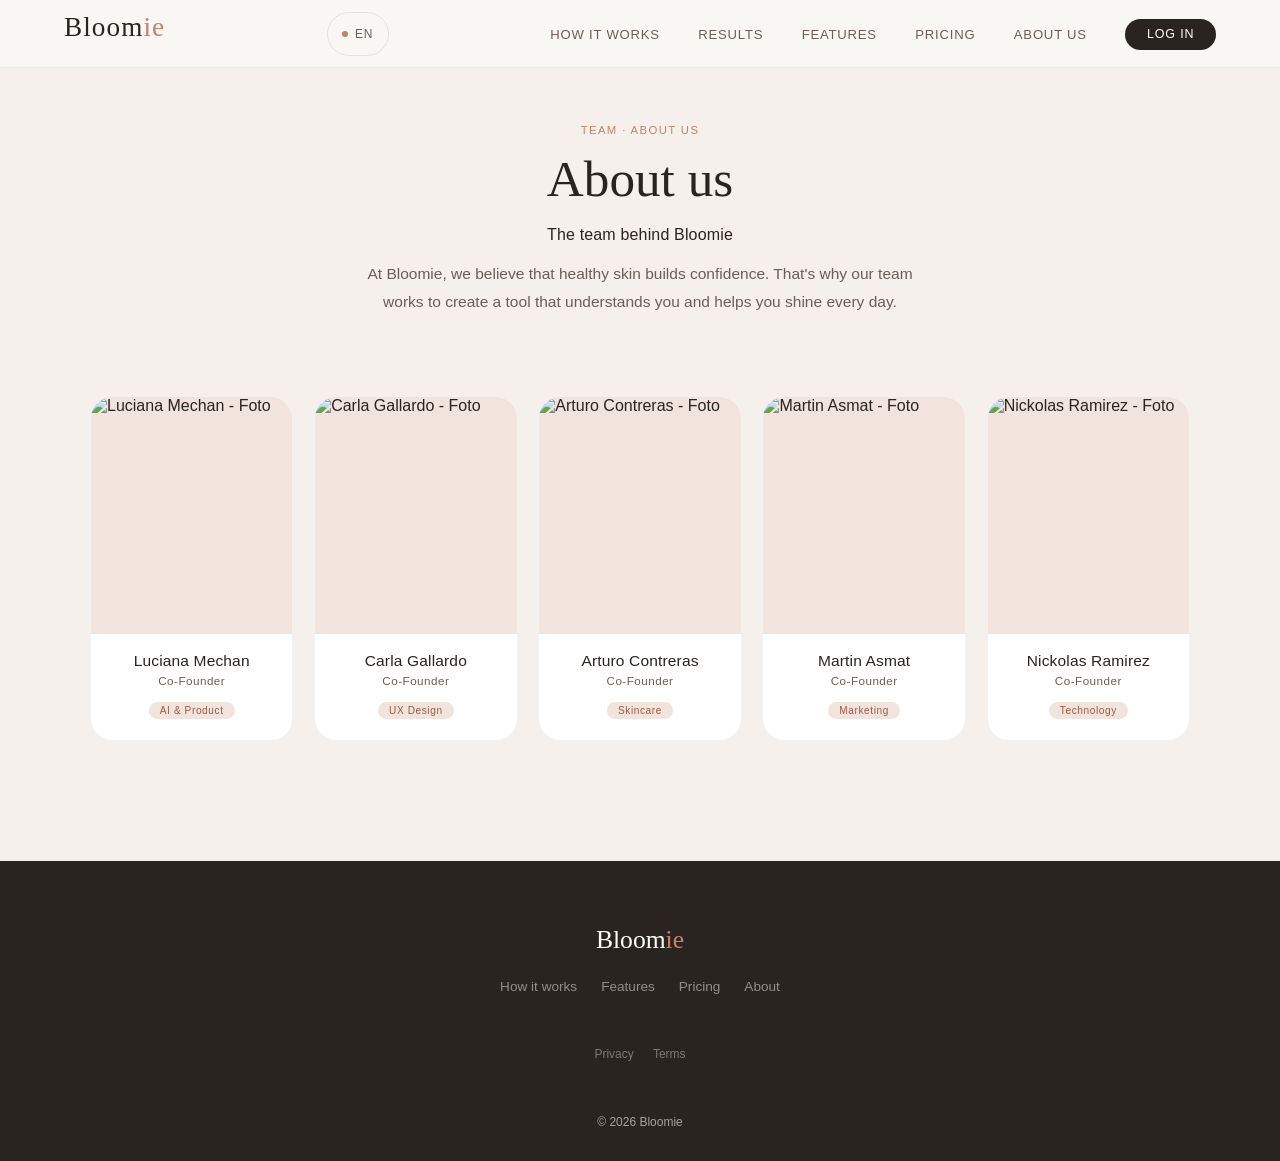
==== about.html @ 62f852fe "feat(call-to-action): update link to webapp." ====
<!DOCTYPE html>
<html lang="en">
<head>
  <meta charset="UTF-8" />
  <meta name="viewport" content="width=device-width, initial-scale=1.0" />
  <title>About us — Bloomie</title>
  <link rel="stylesheet" href="/css/styles.css" />
</head>

<body>

<!-- NAV -->
<nav id="site-nav" class="site-nav">
  <a href="index.html" class="nav-logo">Bloom<span>ie</span></a>
  <button class="nav-toggle" id="nav-toggle" aria-label="Toggle menu" aria-expanded="false"><span></span><span></span><span></span></button>
  <button id="lang-btn" onclick="toggleLanguage()" class="lang-btn">EN</button>
  <ul class="nav-links">
    <li><a href="how-it-works.html" data-i18n="nav.how">How it works</a></li>
    <li><a href="results.html" data-i18n="nav.results">Results</a></li>
    <li><a href="features.html" data-i18n="nav.features">Features</a></li>
    <li><a href="pricing.html" data-i18n="nav.pricing">Pricing</a></li>
    <li><a href="about.html" aria-current="page" data-i18n="nav.about">About us</a></li>
    <li><a href="https://red-bush-0c944670f.7.azurestaticapps.net" class="nav-cta" data-i18n="nav.login">Log in</a></li>
  </ul>
</nav>

<!-- ABOUT -->
<main>
  <section id="about">

    <div class="about-header reveal">
      <span class="section-tag" data-i18n="about.tag">Team · About us</span>
        <!-- Por esto -->
        <h1 class="section-title" data-i18n="about.title">
            About <em>us</em>
        </h1>
      <p class="about-subtitle" data-i18n="about.subtitle">
        The team behind Bloomie
      </p>
      <p class="about-desc" data-i18n="about.desc">
        At Bloomie, we believe that healthy skin builds confidence. That's why our team works to create a tool that understands you and helps you shine every day.
      </p>
    </div>

    <!-- TEAM -->
    <div class="team-grid reveal">

      <article class="team-card">
        <div class="card-photo"><img src="assets/luciana-mechan.png" alt="Luciana Mechan - Foto"></div>
        <div class="card-body">
          <p class="card-name">Luciana Mechan</p>
          <p class="card-role" data-i18n="about.role.cofounder">Co-Founder</p>
          <span class="card-tag">AI & Product</span>
        </div>
      </article>

      <article class="team-card">
        <div class="card-photo"><img src="assets/Carla-Gallardo.png" alt="Carla Gallardo - Foto"></div>
        <div class="card-body">
          <p class="card-name">Carla Gallardo</p>
          <p class="card-role" data-i18n="about.role.cofounder">Co-Founder</p>
          <span class="card-tag">UX Design</span>
        </div>
      </article>

      <article class="team-card">
        <div class="card-photo"><img src="assets/arturo-contreras.PNG" alt="Arturo Contreras - Foto"></div>
        <div class="card-body">
          <p class="card-name">Arturo Contreras</p>
          <p class="card-role" data-i18n="about.role.cofounder">Co-Founder</p>
          <span class="card-tag">Skincare</span>
        </div>
      </article>

      <article class="team-card">
        <div class="card-photo"><img src="assets/martin-asmat.png" alt="Martin Asmat - Foto"></div>
        <div class="card-body">
          <p class="card-name">Martin Asmat</p>
          <p class="card-role" data-i18n="about.role.cofounder">Co-Founder</p>
          <span class="card-tag">Marketing</span>
        </div>
      </article>

      <article class="team-card">
        <div class="card-photo"><img src="assets/nickolas-ramirez.png" alt="Nickolas Ramirez - Foto"></div>
        <div class="card-body">
          <p class="card-name">Nickolas Ramirez</p>
          <p class="card-role" data-i18n="about.role.cofounder">Co-Founder</p>
          <span class="card-tag">Technology</span>
        </div>
      </article>

    </div>

  </section>
</main>

<!-- FOOTER -->
<footer class="site-footer">
  <div class="footer-inner">
    <div class="footer-brand">Bloom<span>ie</span></div>
    <nav class="footer-nav">
      <a href="how-it-works.html" data-i18n="footer.how">How it works</a>
      <a href="features.html" data-i18n="footer.features">Features</a>
      <a href="pricing.html" data-i18n="footer.pricing">Pricing</a>
      <a href="about.html" data-i18n="footer.about">About</a>
    </nav>
    <div class="footer-legal">
      <a href="#" data-i18n="footer.privacy">Privacy</a>
      <a href="#" data-i18n="footer.terms">Terms</a>
    </div>
  </div>
  <p class="footer-copy">© 2026 Bloomie</p>
</footer>

<script src="js/i18n.js"></script>
</body>
</html>
---- css/styles.css ----
/* ============================================================
   BLOOMIE — Global Stylesheet
   Estructura: Variables → Reset → Base → Nav → Footer →
               Hero → How It Works → Results → Features →
               Pricing → About → Utilities → Responsive
   ============================================================ */

/* ── CUSTOM PROPERTIES ─────────────────────────────────────── */
:root {
  --cream: #fdfff8;
  --blush: #f0e4dc;
  --rose: #c4826a;
  --rose-deep: #a05a42;
  --rose-pale: #edd6cc;
  --sage: #8fa98a;
  --sage-pale: #d4e2d0;
  --charcoal: #2a2420;
  --mid: #6b5e58;
  --mist: #f5f0ec;
  --white: #ffffff;
  --gold: #c8a97a;
  --gold-pale: #f0e8d8;
  --border: rgba(42, 36, 32, 0.1);
  --border-light: rgba(42, 36, 32, 0.06);
  --ff-display: "Cormorant Garamond", serif;
  --ff-body: "DM Sans", sans-serif;
}

/* ── RESET ──────────────────────────────────────────────────── */
*,
*::before,
*::after {
  box-sizing: border-box;
  margin: 0;
  padding: 0;
}

/* ── BASE ───────────────────────────────────────────────────── */
html {
  scroll-behavior: smooth;
}

body {
  font-family: var(--ff-body);
  background: var(--cream);
  color: var(--charcoal);
  overflow-x: hidden;
  -webkit-font-smoothing: antialiased;
}

/* ── NAVIGATION ─────────────────────────────────────────────── */
.site-nav {
  position: fixed;
  top: 0;
  left: 0;
  right: 0;
  z-index: 100;
  display: flex;
  align-items: center;
  justify-content: space-between;
  padding: 0 5vw;
  height: 68px;
  background: rgba(250, 248, 244, 0.88);
  backdrop-filter: blur(16px);
  -webkit-backdrop-filter: blur(16px);
  border-bottom: 1px solid var(--border-light);
  transition: box-shadow 0.3s;
}

.site-nav.scrolled {
  box-shadow: 0 2px 24px rgba(42, 36, 32, 0.07);
}

.nav-logo {
  font-family: var(--ff-display);
  font-size: 1.7rem;
  font-weight: 400;
  letter-spacing: 0.04em;
  color: var(--charcoal);
  text-decoration: none;
}

.nav-logo span {
  color: var(--rose);
}

.nav-links {
  display: flex;
  gap: 2.4rem;
  list-style: none;
  align-items: center;
}

.nav-links a {
  font-size: 0.82rem;
  font-weight: 400;
  letter-spacing: 0.06em;
  text-transform: uppercase;
  color: var(--mid);
  text-decoration: none;
  transition: color 0.2s;
  white-space: nowrap;
}

.nav-links a:hover {
  color: var(--rose);
}

.nav-links .nav-cta {
  background: var(--charcoal);
  color: var(--cream);
  padding: 0.52rem 1.35rem;
  border-radius: 50px;
  font-size: 0.78rem;
  letter-spacing: 0.07em;
  transition: background 0.22s;
  white-space: nowrap;
}

.site-nav,
.nav-links,
.nav-links li {
  min-width: 0;
}

@media (max-width: 1024px) {
  .site-nav {
    flex-wrap: wrap;
    gap: 0.75rem;
  }

  .nav-links {
    justify-content: flex-end;
    gap: 1.1rem;
  }
}

.nav-links .nav-cta:hover {
  background: var(--rose);
  color: var(--cream);
}

/* ── LANG BUTTON ─────────────────────────────────────────────── */
.lang-btn {
  display: flex;
  align-items: center;
  gap: 7px;
  padding: 0 14px;
  height: 34px;
  border-radius: 50px;
  border: 1px solid var(--border);
  background: transparent;
  cursor: pointer;
  font-size: 0.75rem;
  font-weight: 500;
  letter-spacing: 0.08em;
  color: var(--mid);
  font-family: var(--ff-body);
  transition: border-color 0.2s, background 0.2s, color 0.2s;
  min-height: unset;
}

.lang-btn::before {
  content: "";
  width: 6px;
  height: 6px;
  border-radius: 50%;
  background: var(--rose);
  flex-shrink: 0;
}

.lang-btn:hover {
  border-color: var(--rose);
  color: var(--rose);
  background: rgba(196, 130, 106, 0.06);
}

/* ── NAVBAR RESPONSIVE ─────────────────────────────────────── */
.nav-toggle {
  display: none;
  width: 28px;
  height: 22px;
  position: relative;
  background: none;
  border: none;
  cursor: pointer;
  padding: 0;
  min-height: unset;
  flex-shrink: 0;
}

/* hamburger lines */
.nav-toggle span {
  position: absolute;
  left: 0;
  width: 100%;
  height: 2px;
  background: var(--charcoal);
  border-radius: 2px;
  transition: transform 0.3s ease, opacity 0.3s ease, top 0.3s ease;
}

.nav-toggle span:nth-child(1) { top: 2px; }
.nav-toggle span:nth-child(2) { top: 10px; }
.nav-toggle span:nth-child(3) { top: 18px; }

/* X animation when open */
.nav-toggle.open span:nth-child(1) {
  top: 10px;
  transform: rotate(45deg);
}
.nav-toggle.open span:nth-child(2) {
  opacity: 0;
  transform: scaleX(0);
}
.nav-toggle.open span:nth-child(3) {
  top: 10px;
  transform: rotate(-45deg);
}

/* ── MOBILE NAV ──────────────────────────────────────────── */
@media (max-width: 768px) {
  .site-nav {
    padding: 0 5vw;
    flex-wrap: nowrap;
  }

  .nav-toggle {
    display: flex;
    flex-direction: column;
    justify-content: center;
    order: 3;
  }

  /* Push lang-btn before toggle */
  .lang-btn {
    order: 2;
    margin-left: auto;
    margin-right: 1rem;
  }

  .nav-logo {
    order: 1;
  }

  .nav-links {
    display: none;
    position: absolute;
    top: 68px;
    left: 0;
    right: 0;
    background: var(--cream);
    width: 100%;
    flex-direction: column;
    align-items: center;
    gap: 1.5rem;
    padding: 2rem 1rem;
    border-bottom: 1px solid var(--border-light);
    box-shadow: 0 8px 24px rgba(42,36,32,0.08);
    z-index: 99;
    animation: none;
  }

  .nav-links.active {
    display: flex;
  }

  .nav-links a {
    font-size: 0.95rem;
    letter-spacing: 0.04em;
  }

  .nav-links .nav-cta {
    margin-top: 0.5rem;
    padding: 0.75rem 2rem;
    font-size: 0.85rem;
  }
}

/* ── FOOTER ─────────────────────────────────────────────────── */
/* FOOTER MINIMAL */
.site-footer {
  background: var(--charcoal);
  color: rgba(250, 248, 244, 0.6);
  padding: 4rem 6vw 2rem;
  text-align: center;
}

/* CONTENEDOR */
.footer-inner {
  display: flex;
  flex-direction: column;
  align-items: center;
  gap: 1.5rem;
}

/* MARCA */
.footer-brand {
  font-family: var(--ff-display);
  font-size: 1.6rem;
  color: var(--cream);
}

.footer-brand span {
  color: var(--rose);
}

/* NAV LINKS */
.footer-nav {
  display: flex;
  gap: 1.5rem;
  flex-wrap: wrap;
  justify-content: center;
}

.footer-nav a {
  text-decoration: none;
  font-size: 0.85rem;
  color: rgba(250, 248, 244, 0.5);
  transition: color 0.2s;
}

.footer-nav a:hover {
  color: var(--rose);
}

/* LEGAL */
.footer-legal {
  display: flex;
  gap: 1.2rem;
}

.footer-legal a {
  font-size: 0.75rem;
  color: rgba(250, 248, 244, 0.4);
  text-decoration: none;
}

.footer-legal a:hover {
  color: var(--cream);
}

/* COPY */
.footer-copy {
  margin-top: 1.5rem;
  font-size: 0.75rem;
}

/* ── SHARED SECTION TOKENS ──────────────────────────────────── */
.section-tag {
  display: inline-block;
  font-size: 0.71rem;
  font-weight: 500;
  letter-spacing: 0.12em;
  text-transform: uppercase;
  color: var(--rose);
  margin-bottom: 0.9rem;
}

.section-title {
  font-family: var(--ff-display);
  font-size: clamp(2.1rem, 4vw, 3.2rem);
  font-weight: 300;
  line-height: 1.14;
  color: var(--charcoal);
  margin-bottom: 1.1rem;
}

.section-title em {
  font-style: italic;
  color: var(--rose);
}

.section-sub {
  font-size: 0.97rem;
  font-weight: 300;
  color: var(--mid);
  line-height: 1.75;
  max-width: 520px;
}

/* ── SHARED BUTTONS ─────────────────────────────────────────── */
.btn-primary {
  display: inline-flex;
  align-items: center;
  gap: 0.45rem;
  background: var(--charcoal);
  color: var(--cream);
  padding: 0.88rem 1.9rem;
  border-radius: 50px;
  font-size: 0.87rem;
  font-weight: 500;
  letter-spacing: 0.03em;
  text-decoration: none;
  border: none;
  cursor: pointer;
  transition:
    background 0.24s,
    transform 0.24s,
    box-shadow 0.24s;
}

.btn-primary:hover {
  background: var(--rose);
  transform: translateY(-2px);
  box-shadow: 0 8px 24px rgba(196, 130, 106, 0.35);
}

.btn-ghost {
  display: inline-flex;
  align-items: center;
  gap: 0.45rem;
  background: transparent;
  color: var(--charcoal);
  padding: 0.88rem 1.9rem;
  border-radius: 50px;
  font-size: 0.87rem;
  font-weight: 400;
  text-decoration: none;
  border: 1px solid var(--border);
  cursor: pointer;
  transition:
    border-color 0.24s,
    color 0.24s,
    transform 0.24s;
}

.btn-ghost:hover {
  border-color: var(--rose);
  color: var(--rose);
  transform: translateY(-2px);
}

/* ── REVEAL ANIMATION ───────────────────────────────────────── */
.reveal {
  opacity: 0;
  transform: translateY(28px);
  transition:
    opacity 0.65s ease,
    transform 0.65s ease;
}

.reveal.visible {
  opacity: 1;
  transform: none;
}

/* ═══════════════════════════════════════════════════════════════
   PAGE: index.html — HERO
   ══════════════════════════════════════════════════════════════ */

#hero {
  min-height: 100vh;
  display: grid;
  grid-template-columns: 1fr 1fr;
  align-items: center;
  padding: 0 6vw;
  padding-top: 68px;
  gap: 4rem;
  overflow: hidden;
}

.hero-copy {
  position: relative;
  z-index: 2;
}

.hero-eyebrow {
  display: inline-flex;
  align-items: center;
  gap: 0.5rem;
  background: var(--white);
  border: 1px solid var(--border);
  border-radius: 50px;
  padding: 0.38rem 1rem;
  font-size: 0.71rem;
  font-weight: 500;
  letter-spacing: 0.1em;
  text-transform: uppercase;
  color: var(--rose-deep);
  margin-bottom: 2rem;
  animation: fade-up 0.7s ease both;
}

.hero-eyebrow::before {
  content: "";
  width: 6px;
  height: 6px;
  border-radius: 50%;
  background: var(--rose);
  animation: pulse 2s ease-in-out infinite;
  flex-shrink: 0;
}

.hero-h1 {
  font-family: var(--ff-display);
  font-size: clamp(2.8rem, 5vw, 4.6rem);
  font-weight: 300;
  line-height: 1.07;
  letter-spacing: -0.01em;
  color: var(--charcoal);
  margin-bottom: 1.5rem;
  animation: fade-up 0.7s 0.1s ease both;
}

.hero-h1 em {
  font-style: italic;
  color: var(--rose);
}

.hero-sub {
  font-size: 1rem;
  font-weight: 300;
  line-height: 1.75;
  color: var(--mid);
  max-width: 460px;
  margin-bottom: 2.4rem;
  animation: fade-up 0.7s 0.2s ease both;
}

.hero-actions {
  display: flex;
  gap: 0.9rem;
  flex-wrap: wrap;
  animation: fade-up 0.7s 0.3s ease both;
}

.hero-trust {
  display: flex;
  gap: 2rem;
  margin-top: 3rem;
  flex-wrap: wrap;
  animation: fade-up 0.7s 0.42s ease both;
}

.trust-item {
  display: flex;
  flex-direction: column;
}

.trust-num {
  font-family: var(--ff-display);
  font-size: 1.9rem;
  font-weight: 300;
  color: var(--charcoal);
  line-height: 1;
}

.trust-label {
  font-size: 0.71rem;
  color: var(--mid);
  margin-top: 0.2rem;
  letter-spacing: 0.04em;
}

/* Scan visual */
.hero-visual {
  position: relative;
  display: flex;
  align-items: center;
  justify-content: center;
  animation: fade-up 0.9s 0.45s ease both;
}

.scan-scene {
  position: relative;
  width: min(420px, 42vw);
  aspect-ratio: 0.75;
}

.scan-beam {
  position: absolute;
  left: 8%;
  right: 8%;
  height: 2px;
  background: linear-gradient(
    90deg,
    transparent 0%,
    var(--rose) 20%,
    rgba(196, 130, 106, 0.9) 50%,
    var(--rose) 80%,
    transparent 100%
  );
  box-shadow: 0 0 18px 4px rgba(196, 130, 106, 0.35);
  animation: beam-sweep 3s ease-in-out infinite;
  z-index: 10;
}

.scan-grid {
  position: absolute;
  inset: 6%;
  z-index: 9;
  pointer-events: none;
  background-image:
    linear-gradient(rgba(196, 130, 106, 0.07) 1px, transparent 1px),
    linear-gradient(90deg, rgba(196, 130, 106, 0.07) 1px, transparent 1px);
  background-size: 28px 28px;
  border-radius: 18px;
  animation: grid-fade 3s ease-in-out infinite;
}

.corner {
  position: absolute;
  width: 22px;
  height: 22px;
  z-index: 11;
  border-color: var(--rose);
  border-style: solid;
  opacity: 0.8;
}

.corner-tl {
  top: 8%;
  left: 8%;
  border-width: 2px 0 0 2px;
  border-radius: 4px 0 0 0;
}
.corner-tr {
  top: 8%;
  right: 8%;
  border-width: 2px 2px 0 0;
  border-radius: 0 4px 0 0;
}
.corner-bl {
  bottom: 8%;
  left: 8%;
  border-width: 0 0 2px 2px;
  border-radius: 0 0 0 4px;
}
.corner-br {
  bottom: 8%;
  right: 8%;
  border-width: 0 2px 2px 0;
  border-radius: 0 0 4px 0;
}

.atag {
  position: absolute;
  z-index: 12;
  background: var(--white);
  border: 1px solid var(--border-light);
  border-radius: 12px;
  padding: 0.45rem 0.8rem;
  box-shadow: 0 6px 24px rgba(42, 36, 32, 0.1);
  font-size: 0.73rem;
  font-weight: 500;
  color: var(--charcoal);
  display: flex;
  align-items: center;
  gap: 0.4rem;
  white-space: nowrap;
  animation: float-bob 3s ease-in-out infinite;
}

.atag-dot {
  width: 7px;
  height: 7px;
  border-radius: 50%;
  flex-shrink: 0;
}

.atag-val {
  font-family: var(--ff-display);
  font-size: 1.05rem;
  font-weight: 400;
  color: var(--rose);
}

.atag-hydra {
  top: 18%;
  right: -12%;
  animation-delay: 0s;
}
.atag-acne {
  top: 42%;
  left: -14%;
  animation-delay: -1s;
}
.atag-tex {
  bottom: 22%;
  right: -10%;
  animation-delay: -2s;
}

.score-ring {
  position: absolute;
  bottom: 5%;
  left: 50%;
  transform: translateX(-50%);
  z-index: 12;
  background: var(--charcoal);
  border-radius: 16px;
  padding: 0.7rem 1.2rem;
  display: flex;
  align-items: center;
  gap: 0.8rem;
}

.ring-label {
  font-size: 0.62rem;
  text-transform: uppercase;
  letter-spacing: 0.1em;
  color: rgba(250, 248, 244, 0.45);
}

.ring-val {
  font-family: var(--ff-display);
  font-size: 1.8rem;
  font-weight: 300;
  color: var(--cream);
  line-height: 1;
}

.ring-sub {
  font-size: 0.62rem;
  color: rgba(250, 248, 244, 0.45);
}

/* ═══════════════════════════════════════════════════════════════
   PAGE: how-it-works.html
   ══════════════════════════════════════════════════════════════ */

#how {
  padding: 7.5rem 6vw;
  background: var(--mist);
}

.how-header {
  text-align: center;
  max-width: 580px;
  margin: 0 auto 5rem;
}

.how-header .section-sub {
  margin: 0 auto;
}

.steps-container,
.steps-row2 {
  display: grid;
  grid-template-columns: repeat(3, 1fr);
  gap: 0;
  position: relative;
}

.steps-row2 {
  margin-top: 2.5rem;
}

.steps-connector {
  position: absolute;
  top: 44px;
  left: calc(16.66% + 20px);
  right: calc(16.66% + 20px);
  height: 1px;
  background: var(--rose-pale);
  z-index: 0;
}

.steps-connector::before,
.steps-connector::after {
  content: "";
  position: absolute;
  top: -3px;
  width: 7px;
  height: 7px;
  border-radius: 50%;
  background: var(--rose-pale);
}

.steps-connector::before {
  left: 0;
}
.steps-connector::after {
  right: 0;
}

.step {
  display: flex;
  flex-direction: column;
  align-items: center;
  text-align: center;
  padding: 0 1.5rem;
  position: relative;
  z-index: 1;
}

.step-num {
  width: 88px;
  height: 88px;
  border-radius: 50%;
  display: flex;
  align-items: center;
  justify-content: center;
  font-family: var(--ff-display);
  font-size: 2rem;
  font-weight: 300;
  color: var(--rose);
  border: 1px solid var(--rose-pale);
  background: var(--cream);
  margin-bottom: 1.5rem;
  flex-shrink: 0;
  transition:
    background 0.3s,
    border-color 0.3s;
}

.step:hover .step-num {
  background: var(--blush);
  border-color: var(--rose);
}

.step-icon {
  font-size: 1.5rem;
  display: block;
  margin-bottom: 0.5rem;
}

.step-title {
  font-size: 1.02rem;
  font-weight: 500;
  margin-bottom: 0.6rem;
}

.step-desc {
  font-size: 0.85rem;
  color: var(--mid);
  line-height: 1.7;
}

.step-badge {
  display: inline-block;
  margin-top: 0.9rem;
  font-size: 0.64rem;
  background: var(--gold-pale);
  color: var(--rose-deep);
  padding: 0.22rem 0.65rem;
  border-radius: 50px;
  font-weight: 500;
  letter-spacing: 0.06em;
}

/* ═══════════════════════════════════════════════════════════════
   PAGE: results.html
   ══════════════════════════════════════════════════════════════ */

#results {
  padding: 7.5rem 6vw;
  background: var(--cream);
}

.results-layout {
  display: grid;
  grid-template-columns: 1fr 1.15fr;
  gap: 5rem;
  align-items: start;
}

.results-stats {
  display: grid;
  grid-template-columns: 1fr 1fr;
  gap: 1.2rem;
  margin-top: 2.5rem;
}

.stat-card {
  background: var(--white);
  border: 1px solid var(--border-light);
  border-radius: 20px;
  padding: 1.6rem 1.4rem;
  transition:
    transform 0.28s,
    box-shadow 0.28s;
}

.stat-card:hover {
  transform: translateY(-4px);
  box-shadow: 0 14px 36px rgba(42, 36, 32, 0.08);
}

.stat-icon {
  font-size: 1.3rem;
  margin-bottom: 0.7rem;
}

.stat-val {
  font-family: var(--ff-display);
  font-size: 2.4rem;
  font-weight: 300;
  color: var(--charcoal);
  line-height: 1;
}

.stat-desc {
  font-size: 0.79rem;
  color: var(--mid);
  margin-top: 0.35rem;
  line-height: 1.5;
}

.testimonials-col {
  display: flex;
  flex-direction: column;
  gap: 1.1rem;
}

.tcard {
  background: var(--white);
  border: 1px solid var(--border-light);
  border-radius: 20px;
  padding: 1.7rem;
  transition: transform 0.28s;
}

.tcard:hover {
  transform: translateX(4px);
}

.stars {
  color: var(--gold);
  font-size: 0.78rem;
  margin-bottom: 0.75rem;
}

.tcard-text {
  font-family: var(--ff-display);
  font-size: 1.02rem;
  font-style: italic;
  line-height: 1.65;
  color: var(--charcoal);
  margin-bottom: 1.1rem;
}

.tcard-author {
  display: flex;
  align-items: center;
  gap: 0.75rem;
}

.tcard-avatar {
  width: 34px;
  height: 34px;
  border-radius: 50%;
  background: var(--blush);
  display: flex;
  align-items: center;
  justify-content: center;
  font-size: 0.76rem;
  font-weight: 500;
  color: var(--rose-deep);
  flex-shrink: 0;
}

.tcard-name {
  font-size: 0.81rem;
  font-weight: 500;
}

.tcard-role {
  font-size: 0.71rem;
  color: var(--mid);
}

/* ═══════════════════════════════════════════════════════════════
   PAGE: features.html
   ══════════════════════════════════════════════════════════════ */

#features {
  padding: 7.5rem 6vw;
  background: var(--mist);
}

.features-header {
  max-width: 560px;
  margin-bottom: 3.5rem;
}

.features-grid {
  display: grid;
  grid-template-columns: repeat(3, 1fr);
  gap: 1.3rem;
}

.feat-card {
  background: var(--white);
  border: 1px solid var(--border-light);
  border-radius: 22px;
  padding: 1.8rem;
  transition:
    transform 0.28s,
    box-shadow 0.28s;
  position: relative;
  overflow: hidden;
}

.feat-card::after {
  content: "";
  position: absolute;
  bottom: 0;
  left: 0;
  right: 0;
  height: 3px;
  background: linear-gradient(90deg, var(--rose-pale), var(--sage-pale));
  opacity: 0;
  transition: opacity 0.3s;
}

.feat-card:hover::after {
  opacity: 1;
}

.feat-card:hover {
  transform: translateY(-5px);
  box-shadow: 0 18px 44px rgba(42, 36, 32, 0.08);
}

.feat-icon {
  font-size: 1.7rem;
  margin-bottom: 0.9rem;
}

.feat-title {
  font-size: 0.97rem;
  font-weight: 500;
  margin-bottom: 0.45rem;
}

.feat-desc {
  font-size: 0.83rem;
  color: var(--mid);
  line-height: 1.65;
}

.feat-tag {
  display: inline-block;
  margin-top: 0.75rem;
  font-size: 0.63rem;
  background: var(--blush);
  color: var(--rose-deep);
  padding: 0.2rem 0.65rem;
  border-radius: 50px;
  font-weight: 500;
  letter-spacing: 0.06em;
}

/* ═══════════════════════════════════════════════════════════════
   PAGE: pricing.html
   ══════════════════════════════════════════════════════════════ */

#pricing {
  padding: 7.5rem 6vw;
  background: var(--cream);
}

.pricing-header {
  text-align: center;
  max-width: 540px;
  margin: 0 auto 1rem;
}

.pricing-toggle {
  display: flex;
  align-items: center;
  gap: 0.9rem;
  justify-content: center;
  margin: 2rem 0 3rem;
}

.toggle-label {
  font-size: 0.83rem;
  color: var(--mid);
}

.toggle-btn {
min-height: unset;
  width: 48px;
  height: 26px;
  border-radius: 50px;
  background: var(--charcoal);
  border: none;
  cursor: pointer;
  position: relative;
  transition: background 0.28s;

  flex-shrink: 0;
  display: inline-block; /* 🔥 importante */
}

.toggle-knob {
  position: absolute;
  top: 3px;
  left: 3px;
  width: 20px;
  height: 20px;
  border-radius: 50%;
  background: var(--cream);
  transition: transform 0.28s;
}

.toggle-btn.active .toggle-knob {
  transform: translateX(21px);
}

.save-badge {
  background: var(--sage-pale);
  color: #3d6e39;
  font-size: 0.68rem;
  padding: 0.18rem 0.55rem;
  border-radius: 50px;
  font-weight: 500;
}

.plans-grid {
  display: grid;
  grid-template-columns: repeat(3, 1fr);
  gap: 1.4rem;
}

.plan-card {
  border-radius: 26px;
  padding: 2.1rem;
  border: 1px solid var(--border-light);
  background: var(--white);
  position: relative;
  transition:
    transform 0.28s,
    box-shadow 0.28s;
}

.plan-card:hover {
  transform: translateY(-4px);
  box-shadow: 0 18px 44px rgba(42, 36, 32, 0.08);
}

.plan-card.featured {
  background: var(--charcoal);
  color: var(--cream);
  border-color: transparent;
  box-shadow: 0 22px 56px rgba(42, 36, 32, 0.2);
}

.plan-badge {
  position: absolute;
  top: -11px;
  left: 50%;
  transform: translateX(-50%);
  background: var(--rose);
  color: var(--white);
  font-size: 0.63rem;
  font-weight: 500;
  letter-spacing: 0.07em;
  text-transform: uppercase;
  padding: 0.28rem 0.95rem;
  border-radius: 50px;
}

.plan-name {
  font-size: 0.76rem;
  text-transform: uppercase;
  letter-spacing: 0.1em;
  color: var(--mid);
  margin-bottom: 0.45rem;
}

.plan-card.featured .plan-name {
  color: rgba(250, 248, 244, 0.45);
}

.plan-price {
  font-family: var(--ff-display);
  font-size: 2.9rem;
  font-weight: 300;
  line-height: 1;
  margin-bottom: 0.25rem;
}

.plan-period {
  font-size: 0.76rem;
  color: var(--mid);
  margin-bottom: 1.4rem;
}

.plan-card.featured .plan-period {
  color: rgba(250, 248, 244, 0.45);
}

.plan-divider {
  height: 1px;
  background: var(--border-light);
  margin-bottom: 1.4rem;
}

.plan-card.featured .plan-divider {
  background: rgba(255, 255, 255, 0.1);
}

.plan-features {
  list-style: none;
  display: flex;
  flex-direction: column;
  gap: 0.7rem;
  margin-bottom: 1.8rem;
}

.plan-features li {
  font-size: 0.83rem;
  display: flex;
  align-items: center;
  gap: 0.55rem;
  color: var(--mid);
}

.plan-card.featured .plan-features li {
  color: rgba(250, 248, 244, 0.72);
}

.plan-features li::before {
  content: "✓";
  color: var(--sage);
  font-weight: 500;
  flex-shrink: 0;
}

.plan-features li.off::before {
  content: "–";
  color: rgba(42, 36, 32, 0.18);
}

.plan-card.featured .plan-features li.off::before {
  color: rgba(250, 248, 244, 0.2);
}

.btn-plan {
  width: 100%;
  padding: 0.82rem;
  border-radius: 50px;
  font-size: 0.83rem;
  font-weight: 500;
  cursor: pointer;
  border: 1px solid var(--border);
  background: var(--cream);
  color: var(--charcoal);
  transition:
    border-color 0.24s,
    color 0.24s,
    transform 0.24s;
}

.btn-plan:hover {
  border-color: var(--rose);
  color: var(--rose);
}

.btn-plan.feat {
  background: var(--rose);
  border-color: var(--rose);
  color: var(--white);
}

.btn-plan.feat:hover {
  background: var(--rose-deep);
  border-color: var(--rose-deep);
  transform: translateY(-1px);
}

.pricing-note {
  text-align: center;
  margin-top: 1.4rem;
  font-size: 0.78rem;
  color: var(--mid);
}

/* ═══════════════════════════════════════════════════════════════
   PAGE: about.html
   ══════════════════════════════════════════════════════════════ */

#about {
  padding: 7.5rem 6vw;
  background: var(--mist);
}

.about-header {
  text-align: center;
  max-width: 640px;
  margin: 0 auto 5rem;
}

.about-subtitle {
  font-size: 1rem;
  font-weight: 500;
  color: var(--charcoal);
  margin-bottom: 1rem;
  letter-spacing: 0.01em;
}

.about-desc {
  font-size: 0.97rem;
  font-weight: 300;
  color: var(--mid);
  line-height: 1.8;
  max-width: 560px;
  margin: 0 auto;
}

.team-grid {
  display: grid;
  grid-template-columns: repeat(5, 1fr);
  gap: 1.3rem;
  max-width: 1100px;
  margin: 0 auto;
}

.team-card {
  background: var(--white);
  border: 1px solid var(--border-light);
  border-radius: 22px;
  overflow: hidden;
  transition:
    transform 0.28s,
    box-shadow 0.28s;
  position: relative;
}

.team-card::after {
  content: "";
  position: absolute;
  bottom: 0;
  left: 0;
  right: 0;
  height: 3px;
  background: linear-gradient(90deg, var(--rose-pale), var(--sage-pale));
  opacity: 0;
  transition: opacity 0.3s;
}

.team-card:hover::after {
  opacity: 1;
}

.team-card:hover {
  transform: translateY(-6px);
  box-shadow: 0 18px 44px rgba(42, 36, 32, 0.09);
}

.card-photo {
  width: 100%;
  aspect-ratio: 0.85;
  overflow: hidden;
  background: var(--blush);
  position: relative;
}

.card-photo img {
  width: 100%;
  height: 100%;
  object-fit: cover;
  object-position: center top;
  display: block;
  transition: transform 0.4s ease;
}

.team-card:hover .card-photo img {
  transform: scale(1.04);
}

.card-photo-placeholder {
  width: 100%;
  height: 100%;
  display: flex;
  flex-direction: column;
  align-items: center;
  justify-content: center;
  gap: 0.6rem;
  background: var(--blush);
}

.placeholder-icon {
  width: 52px;
  height: 52px;
  border-radius: 50%;
  background: var(--rose-pale);
  display: flex;
  align-items: center;
  justify-content: center;
}

.placeholder-icon svg {
  width: 28px;
  height: 28px;
  opacity: 0.55;
}

.placeholder-label {
  font-size: 0.68rem;
  color: var(--mid);
  letter-spacing: 0.06em;
  text-transform: uppercase;
  opacity: 0.6;
}

.card-body {
  padding: 1.15rem 1rem 1.3rem;
  text-align: center;
}

.card-name {
  font-size: 0.97rem;
  font-weight: 500;
  color: var(--charcoal);
  margin-bottom: 0.25rem;
  letter-spacing: 0.01em;
}

.card-role {
  font-size: 0.73rem;
  font-weight: 400;
  color: var(--mid);
  letter-spacing: 0.04em;
  margin-bottom: 0.8rem;
}

.card-tag {
  display: inline-block;
  font-size: 0.63rem;
  background: var(--blush);
  color: var(--rose-deep);
  padding: 0.2rem 0.7rem;
  border-radius: 50px;
  font-weight: 500;
  letter-spacing: 0.06em;
}

/* ═══════════════════════════════════════════════════════════════
   KEYFRAMES
   ══════════════════════════════════════════════════════════════ */

@keyframes fade-up {
  from {
    opacity: 0;
    transform: translateY(24px);
  }
  to {
    opacity: 1;
    transform: translateY(0);
  }
}

@keyframes pulse {
  0%,
  100% {
    opacity: 1;
    transform: scale(1);
  }
  50% {
    opacity: 0.4;
    transform: scale(1.6);
  }
}

@keyframes beam-sweep {
  0% {
    top: 12%;
    opacity: 0;
  }
  8% {
    opacity: 1;
  }
  92% {
    opacity: 1;
  }
  100% {
    top: 88%;
    opacity: 0;
  }
}

@keyframes grid-fade {
  0%,
  100% {
    opacity: 0.4;
  }
  50% {
    opacity: 1;
  }
}

@keyframes float-bob {
  0%,
  100% {
    transform: translateY(0);
  }
  50% {
    transform: translateY(-6px);
  }
}

/* ═══════════════════════════════════════════════════════════════
   RESPONSIVE
   ══════════════════════════════════════════════════════════════ */

@media (max-width: 960px) {
  #hero {
    grid-template-columns: 1fr;
    padding-top: 100px;
    text-align: center;
    gap: 2.5rem;
  }

  .hero-copy {
    display: flex;
    flex-direction: column;
    align-items: center;
  }

  .hero-sub {
    text-align: center;
  }

  .scan-scene {
    width: min(320px, 70vw);
  }

  .atag-acne {
    left: -6%;
  }
  .atag-hydra,
  .atag-tex {
    right: -6%;
  }

  .steps-container,
  .steps-row2 {
    grid-template-columns: 1fr;
    gap: 2.5rem;
  }

  .steps-connector {
    display: none;
  }

  .results-layout {
    grid-template-columns: 1fr;
  }
  .features-grid {
    grid-template-columns: 1fr 1fr;
  }
  .plans-grid {
    grid-template-columns: 1fr;
    max-width: 420px;
    margin: 0 auto;
  }

  .footer-grid {
    grid-template-columns: 1fr 1fr;
  }

  .team-grid {
    grid-template-columns: repeat(3, 1fr);
  }
}

@media (max-width: 680px) {
  .team-grid {
    grid-template-columns: repeat(2, 1fr);
    gap: 1rem;
  }
}

@media (max-width: 600px) {
  section:not(#hero) {
    padding: 5rem 6vw;
  }
  .features-grid {
    grid-template-columns: 1fr;
  }
  .results-stats {
    grid-template-columns: 1fr 1fr;
  }
  .footer-grid {
    grid-template-columns: 1fr;
  }
  .atag {
    display: none;
  }
  .footer-legal {
    gap: 1rem;
  }
}

@media (max-width: 420px) {
  .team-grid {
    grid-template-columns: 1fr;
    max-width: 280px;
  }
}

/* ═══════════════════════════════════════════════════════════════
   RESPONSIVE — MEJORAS PRO (NO CAMBIA DISEÑO)
   ══════════════════════════════════════════════════════════════ */

img {
  max-width: 100%;
  height: auto;
  display: block;
}

.container {
  width: 100%;
  max-width: 1200px;
  margin: 0 auto;
}

button:not(.nav-toggle),
a {
  min-height: 44px;
}

section {
  overflow: hidden;
}

@media (max-width: 600px) {
  .hero-h1 {
    font-size: 2.2rem;
  }

  .hero-sub {
    font-size: 0.9rem;
  }

  .hero-actions {
    flex-direction: column;
    width: 100%;
  }

  .hero-actions .btn-primary,
  .hero-actions .btn-ghost {
    width: 100%;
    justify-content: center;
  }
}

.features-grid,
.plans-grid,
.team-grid {
  width: 100%;
}

@media (max-width: 480px) {
  .section-title {
    font-size: 1.8rem;
  }

  .section-sub {
    font-size: 0.9rem;
  }

  .btn-primary,
  .btn-ghost {
    width: 100%;
    justify-content: center;
  }
}

@media (max-width: 768px) {
  .site-footer {
    padding: 2.5rem 5vw 1.5rem;
  }

  .footer-inner {
    gap: 1rem;
  }

  .footer-nav {
    gap: 1rem;
  }

  .footer-legal {
    gap: 0.8rem;
  }

  .footer-copy {
    margin-top: 1rem;
    font-size: 0.7rem;
  }
}
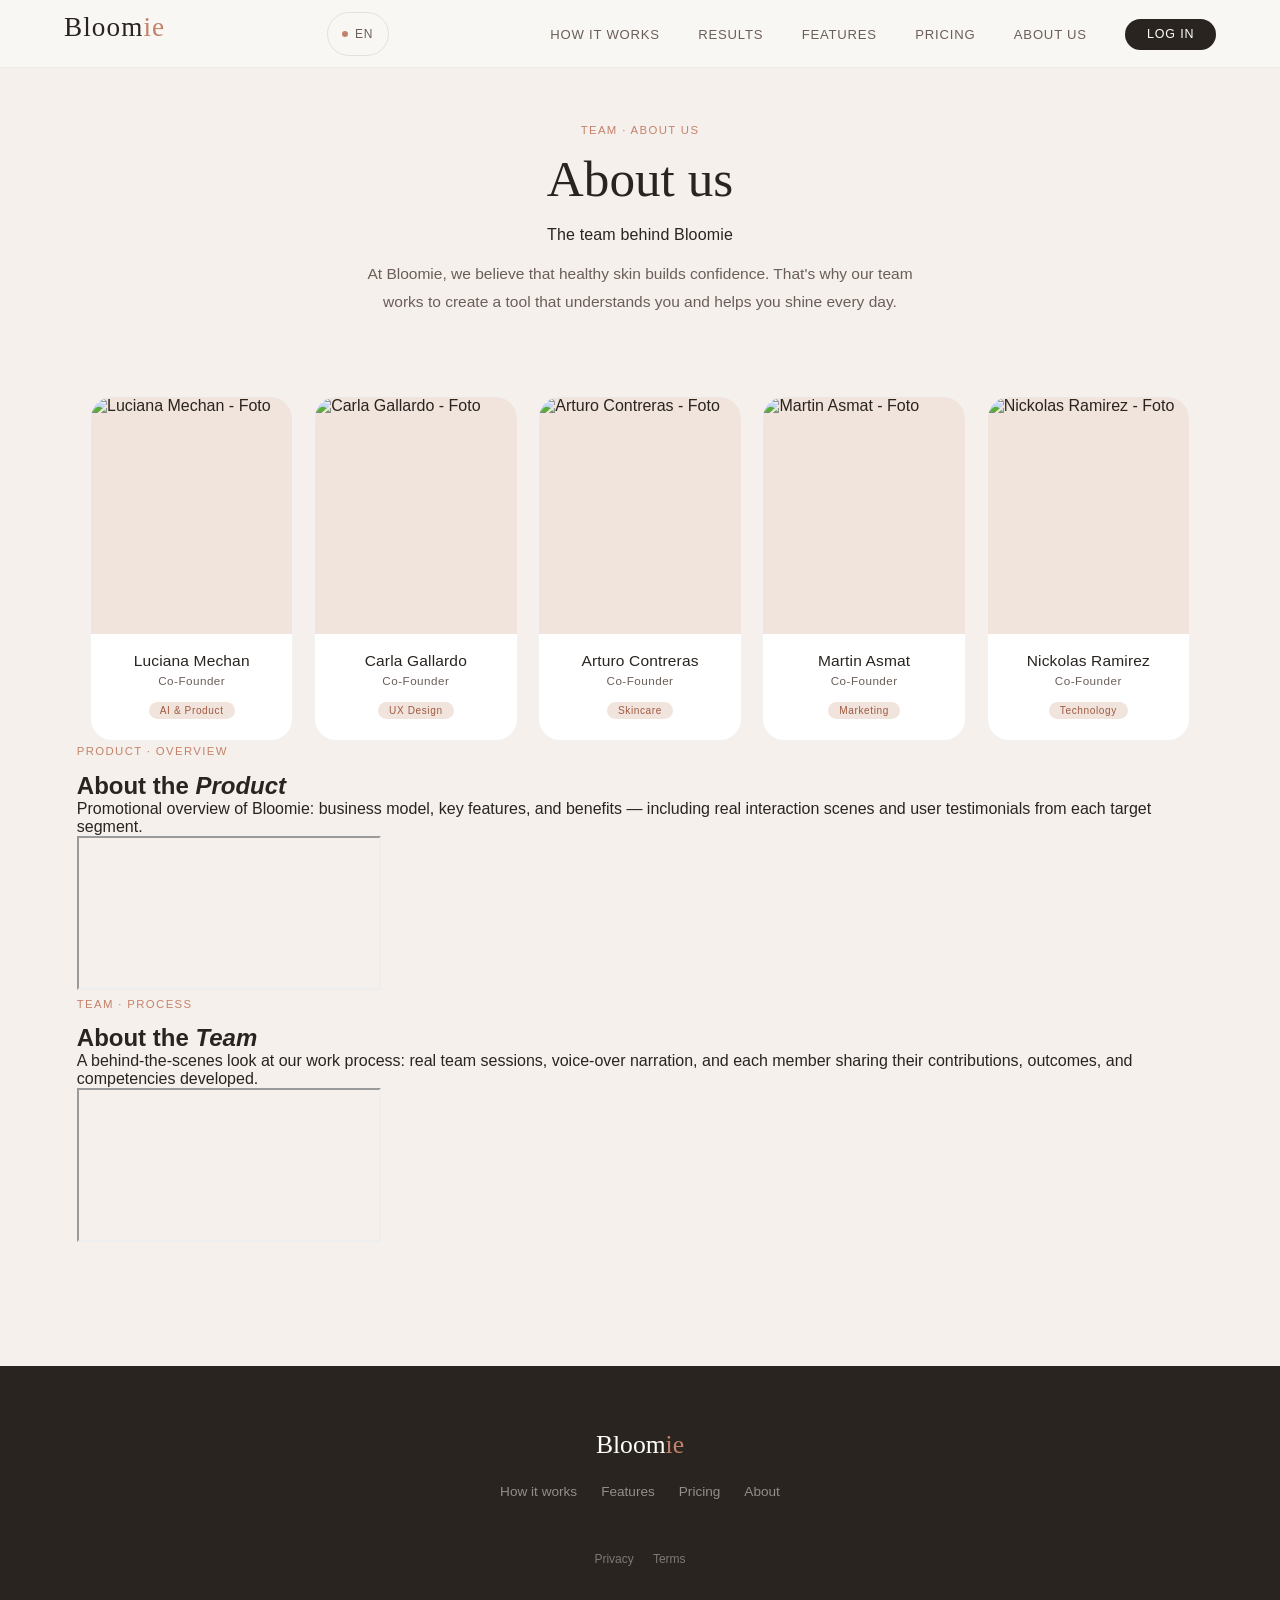
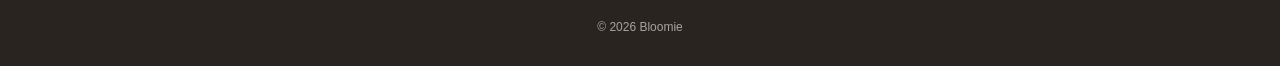
==== commit 8c7b2e04: "feat(about): update about html." ====
--- a/about.html
+++ b/about.html
@@ -92,6 +92,43 @@
 
     </div>
 
+    <!-- VIDEO SECTIONS -->
+    <div class="videos-grid reveal">
+
+      <div class="video-block">
+        <span class="section-tag" data-i18n="about.product.tag">Product · Overview</span>
+        <h2 class="video-title" data-i18n="about.product.title">About the <em>Product</em></h2>
+        <p class="video-desc" data-i18n="about.product.desc">
+          Promotional overview of Bloomie: business model, key features, and benefits — including real interaction scenes and user testimonials from each target segment.
+        </p>
+        <div class="video-wrapper">
+          <iframe
+            src="https://www.youtube.com/embed/PY43RkoGocc"
+            title="About the Product — Bloomie"
+            allow="accelerometer; autoplay; clipboard-write; encrypted-media; gyroscope; picture-in-picture"
+            allowfullscreen>
+          </iframe>
+        </div>
+      </div>
+
+      <div class="video-block">
+        <span class="section-tag" data-i18n="about.team.tag">Team · Process</span>
+        <h2 class="video-title" data-i18n="about.team.title">About the <em>Team</em></h2>
+        <p class="video-desc" data-i18n="about.team.desc">
+          A behind-the-scenes look at our work process: real team sessions, voice-over narration, and each member sharing their contributions, outcomes, and competencies developed.
+        </p>
+        <div class="video-wrapper">
+          <iframe
+            src="https://www.youtube.com/embed/EY9q8qPghf0"
+            title="About the Team — Bloomie"
+            allow="accelerometer; autoplay; clipboard-write; encrypted-media; gyroscope; picture-in-picture"
+            allowfullscreen>
+          </iframe>
+        </div>
+      </div>
+
+    </div>
+
   </section>
 </main>
 
--- a/css/styles.css
+++ b/css/styles.css
@@ -1083,7 +1083,7 @@
   transition: background 0.28s;
 
   flex-shrink: 0;
-  display: inline-block; /* 🔥 importante */
+  display: inline-block; 
 }
 
 .toggle-knob {
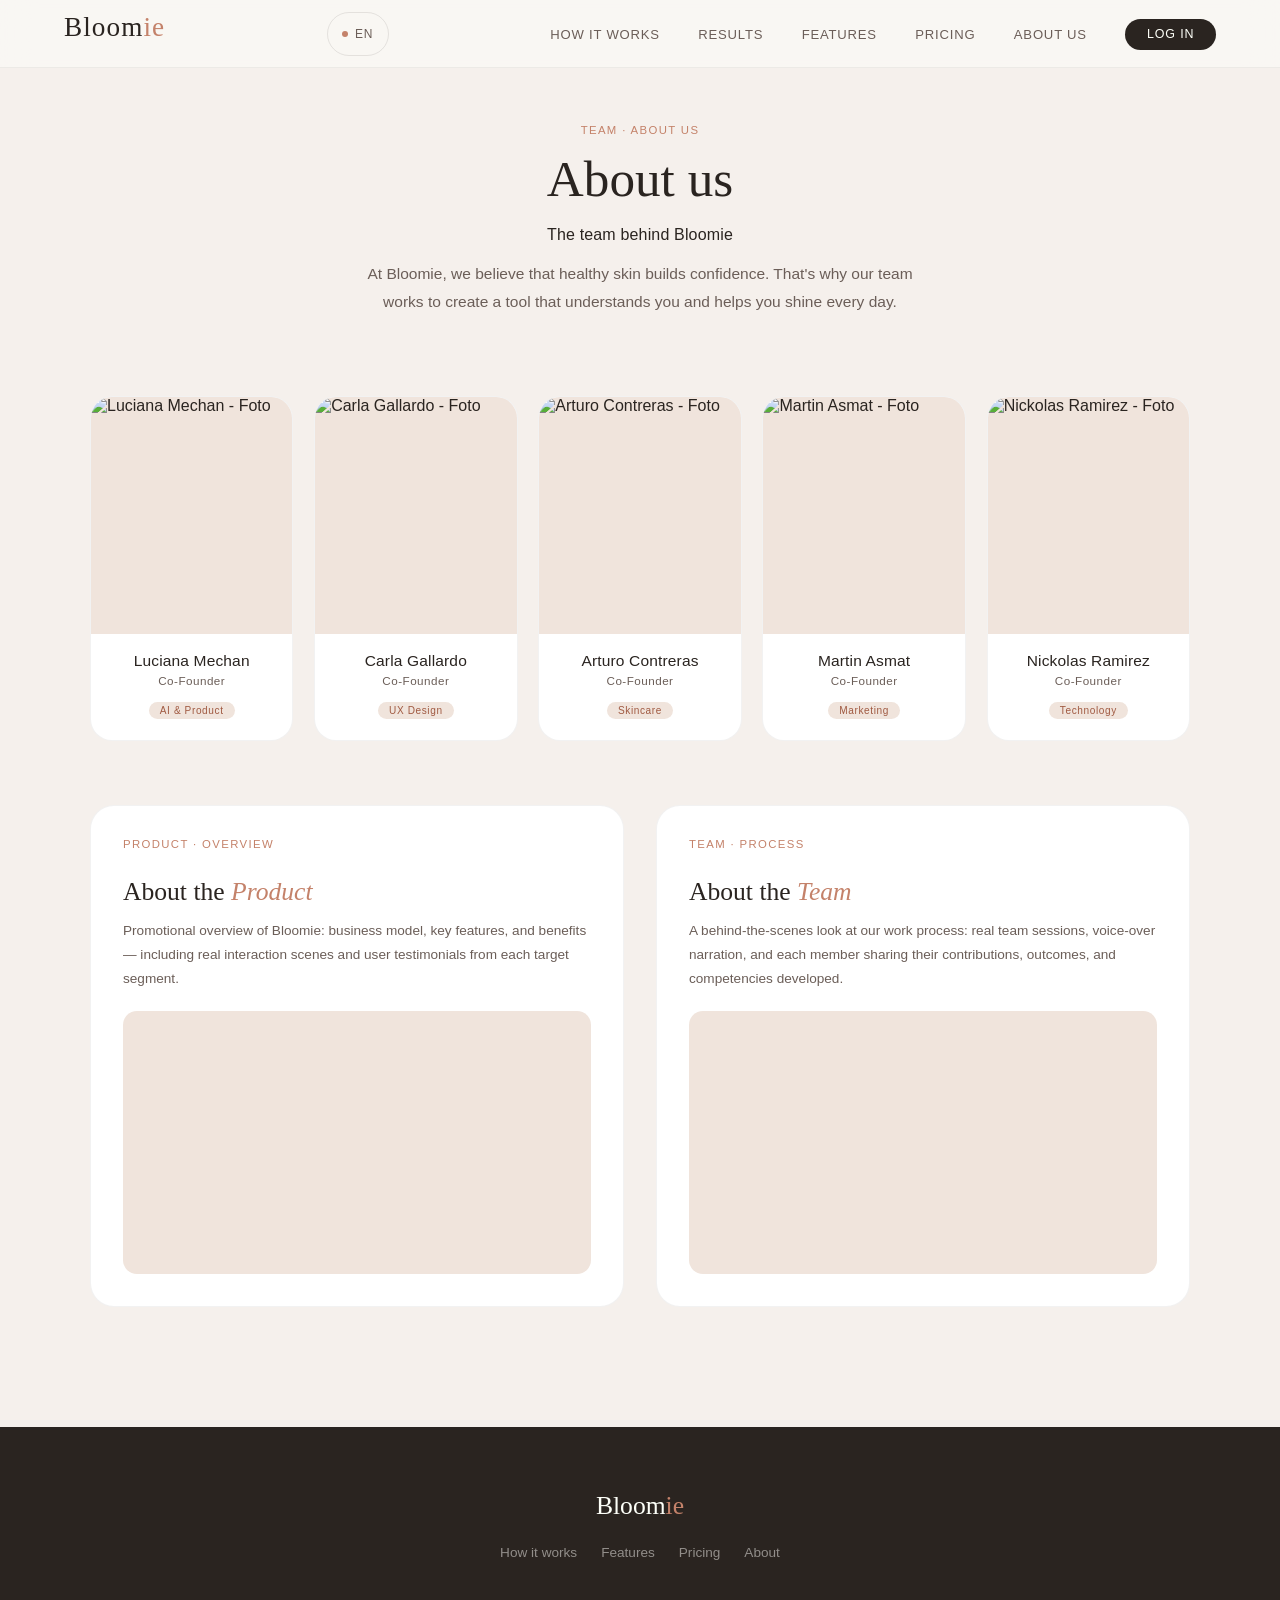
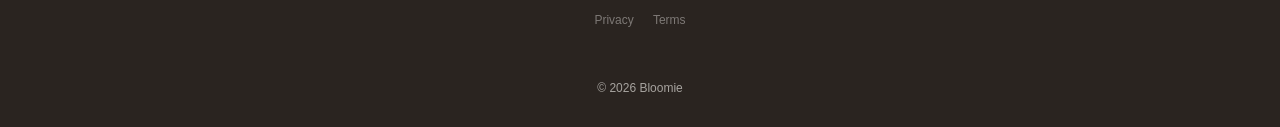
==== commit f30103fb: "fix: change url links." ====
--- a/about.html
+++ b/about.html
@@ -20,7 +20,7 @@
     <li><a href="features.html" data-i18n="nav.features">Features</a></li>
     <li><a href="pricing.html" data-i18n="nav.pricing">Pricing</a></li>
     <li><a href="about.html" aria-current="page" data-i18n="nav.about">About us</a></li>
-    <li><a href="https://red-bush-0c944670f.7.azurestaticapps.net" class="nav-cta" data-i18n="nav.login">Log in</a></li>
+    <li><a href="https://witty-beach-0bf4c770f.7.azurestaticapps.net" class="nav-cta" data-i18n="nav.login">Log in</a></li>
   </ul>
 </nav>
 
--- a/css/styles.css
+++ b/css/styles.css
@@ -1430,6 +1430,75 @@
   letter-spacing: 0.06em;
 }
 
+/* ── ABOUT — VIDEO SECTIONS ─────────────────────────────────── */
+.videos-grid {
+  display: grid;
+  grid-template-columns: 1fr 1fr;
+  gap: 2rem;
+  max-width: 1100px;
+  margin: 4rem auto 0;
+}
+
+.video-block {
+  background: var(--white);
+  border: 1px solid var(--border-light);
+  border-radius: 24px;
+  padding: 2rem;
+  display: flex;
+  flex-direction: column;
+  gap: 0.75rem;
+  transition: transform 0.28s, box-shadow 0.28s;
+}
+
+.video-block:hover {
+  transform: translateY(-4px);
+  box-shadow: 0 18px 44px rgba(42, 36, 32, 0.08);
+}
+
+.video-title {
+  font-family: var(--ff-display);
+  font-size: clamp(1.35rem, 2vw, 1.9rem);
+  font-weight: 300;
+  color: var(--charcoal);
+  line-height: 1.2;
+}
+
+.video-title em {
+  font-style: italic;
+  color: var(--rose);
+}
+
+.video-desc {
+  font-size: 0.85rem;
+  color: var(--mid);
+  line-height: 1.75;
+  flex: 1;
+}
+
+.video-wrapper {
+  position: relative;
+  padding-top: 56.25%;
+  border-radius: 14px;
+  overflow: hidden;
+  background: var(--blush);
+  margin-top: 0.5rem;
+}
+
+.video-wrapper iframe {
+  position: absolute;
+  top: 0;
+  left: 0;
+  width: 100%;
+  height: 100%;
+  border: none;
+}
+
+@media (max-width: 768px) {
+  .videos-grid {
+    grid-template-columns: 1fr;
+  }
+}
+
 /* ═══════════════════════════════════════════════════════════════
    KEYFRAMES
    ══════════════════════════════════════════════════════════════ */
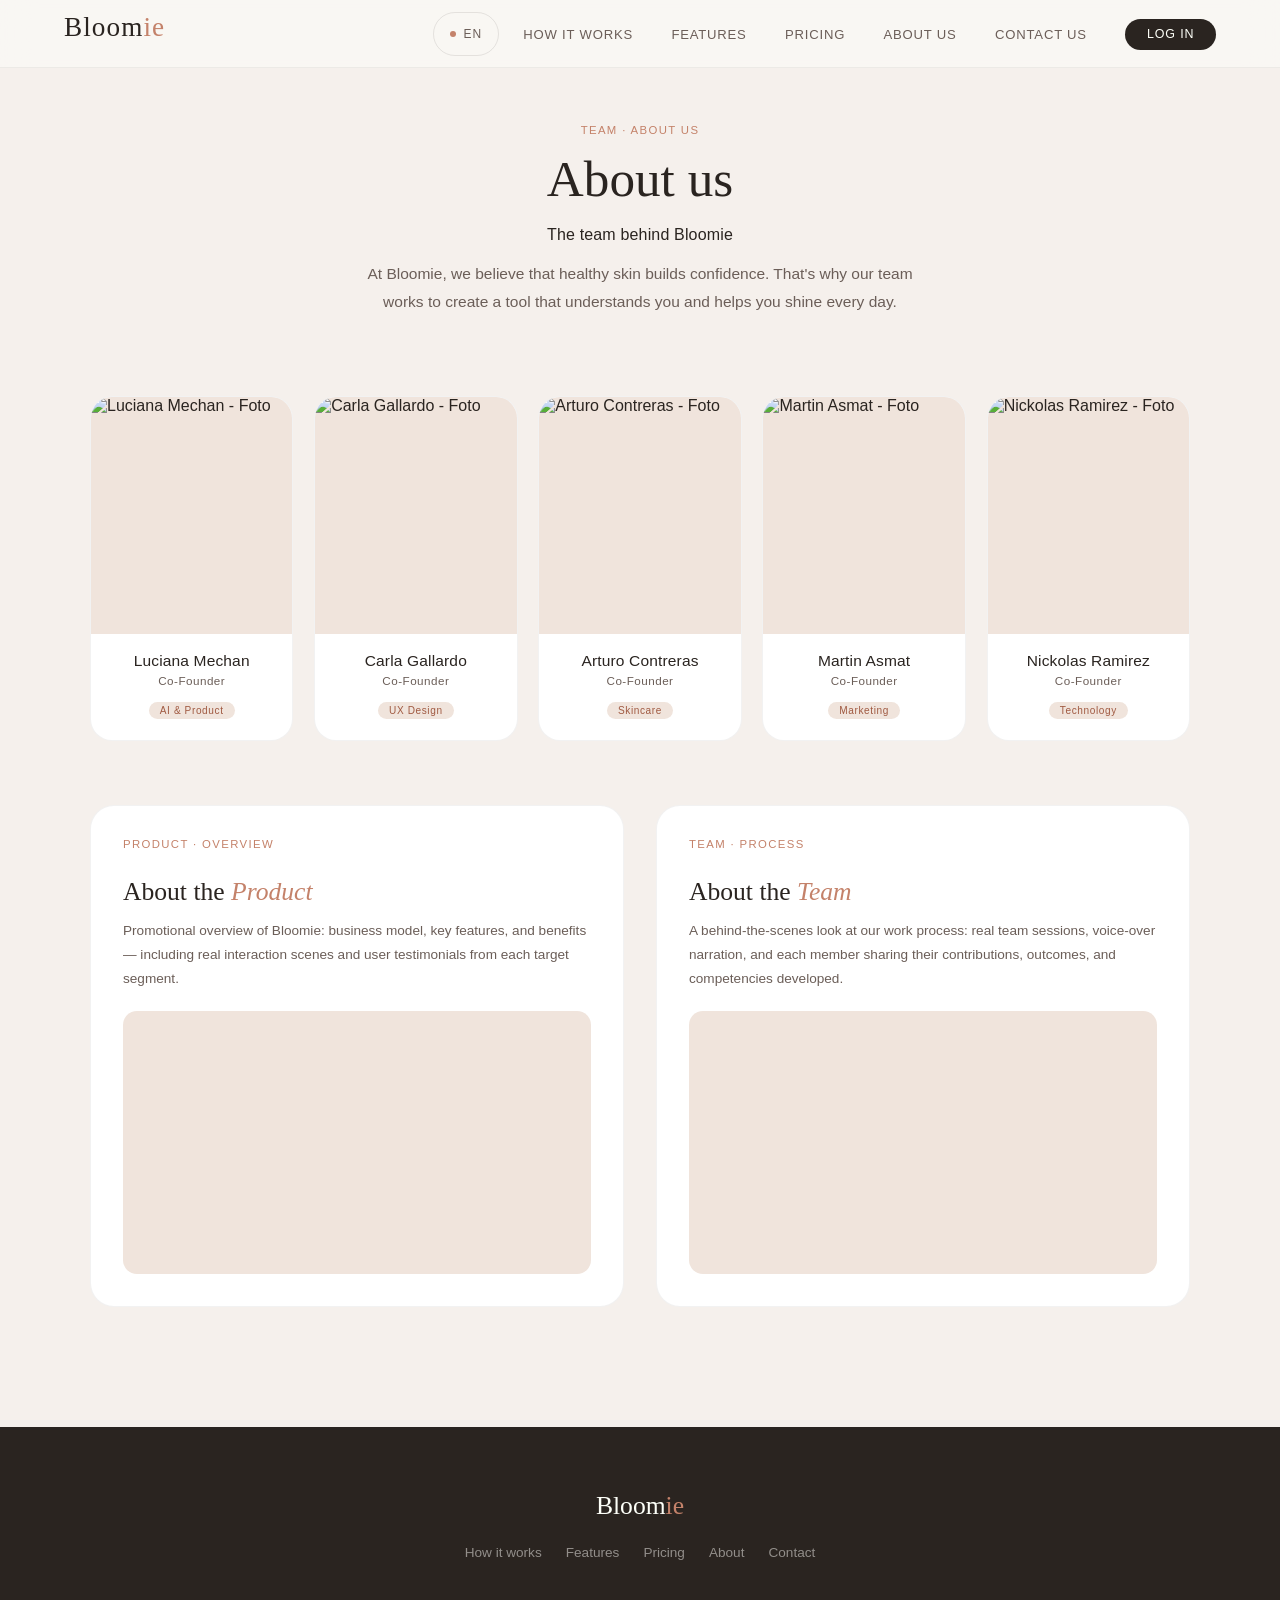
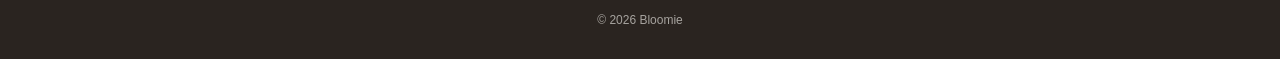
==== commit c24c2d85: "refactor(main-view): improve visual interface" ====
--- a/about.html
+++ b/about.html
@@ -16,10 +16,10 @@
   <button id="lang-btn" onclick="toggleLanguage()" class="lang-btn">EN</button>
   <ul class="nav-links">
     <li><a href="how-it-works.html" data-i18n="nav.how">How it works</a></li>
-    <li><a href="results.html" data-i18n="nav.results">Results</a></li>
     <li><a href="features.html" data-i18n="nav.features">Features</a></li>
     <li><a href="pricing.html" data-i18n="nav.pricing">Pricing</a></li>
     <li><a href="about.html" aria-current="page" data-i18n="nav.about">About us</a></li>
+    <li><a href="contact.html" data-i18n="nav.contact">Contact us</a></li>
     <li><a href="https://witty-beach-0bf4c770f.7.azurestaticapps.net" class="nav-cta" data-i18n="nav.login">Log in</a></li>
   </ul>
 </nav>
@@ -141,11 +141,8 @@
       <a href="features.html" data-i18n="footer.features">Features</a>
       <a href="pricing.html" data-i18n="footer.pricing">Pricing</a>
       <a href="about.html" data-i18n="footer.about">About</a>
+      <a href="contact.html" data-i18n="footer.contact">Contact</a>
     </nav>
-    <div class="footer-legal">
-      <a href="#" data-i18n="footer.privacy">Privacy</a>
-      <a href="#" data-i18n="footer.terms">Terms</a>
-    </div>
   </div>
   <p class="footer-copy">© 2026 Bloomie</p>
 </footer>
--- a/css/styles.css
+++ b/css/styles.css
@@ -57,7 +57,8 @@
   z-index: 100;
   display: flex;
   align-items: center;
-  justify-content: space-between;
+  justify-content: flex-start;
+  gap: 1.5rem;
   padding: 0 5vw;
   height: 68px;
   background: rgba(250, 248, 244, 0.88);
@@ -158,6 +159,9 @@
   font-family: var(--ff-body);
   transition: border-color 0.2s, background 0.2s, color 0.2s;
   min-height: unset;
+  margin-left: auto;
+  min-width: 66px;
+  justify-content: center;
 }
 
 .lang-btn::before {
@@ -223,6 +227,7 @@
   .site-nav {
     padding: 0 5vw;
     flex-wrap: nowrap;
+    gap: 0;
   }
 
   .nav-toggle {
@@ -384,7 +389,7 @@
   display: inline-flex;
   align-items: center;
   gap: 0.45rem;
-  background: var(--charcoal);
+  background: linear-gradient(135deg, #3d2d27 0%, var(--charcoal) 100%);
   color: var(--cream);
   padding: 0.88rem 1.9rem;
   border-radius: 50px;
@@ -394,6 +399,7 @@
   text-decoration: none;
   border: none;
   cursor: pointer;
+  box-shadow: 0 4px 20px rgba(42,36,32,0.22), inset 0 1px 0 rgba(255,255,255,0.07);
   transition:
     background 0.24s,
     transform 0.24s,
@@ -401,9 +407,9 @@
 }
 
 .btn-primary:hover {
-  background: var(--rose);
+  background: linear-gradient(135deg, var(--rose) 0%, var(--rose-deep) 100%);
   transform: translateY(-2px);
-  box-shadow: 0 8px 24px rgba(196, 130, 106, 0.35);
+  box-shadow: 0 8px 32px rgba(196,130,106,0.42), 0 2px 8px rgba(196,130,106,0.2);
 }
 
 .btn-ghost {
@@ -450,6 +456,7 @@
    ══════════════════════════════════════════════════════════════ */
 
 #hero {
+  position: relative;
   min-height: 100vh;
   display: grid;
   grid-template-columns: 1fr 1fr;
@@ -458,6 +465,36 @@
   padding-top: 68px;
   gap: 4rem;
   overflow: hidden;
+  background:
+    radial-gradient(ellipse 80% 70% at 92% 15%, rgba(240,228,220,0.85) 0%, transparent 55%),
+    radial-gradient(ellipse 50% 60% at 5% 90%, rgba(212,226,208,0.5) 0%, transparent 50%),
+    var(--cream);
+}
+
+#hero::before {
+  content: "";
+  position: absolute;
+  width: 65%;
+  height: 90%;
+  border-radius: 50%;
+  background: radial-gradient(circle, rgba(196,130,106,0.07) 0%, transparent 65%);
+  top: -25%;
+  right: -5%;
+  pointer-events: none;
+  z-index: 0;
+}
+
+#hero::after {
+  content: "";
+  position: absolute;
+  width: 42%;
+  height: 60%;
+  border-radius: 50%;
+  background: radial-gradient(circle, rgba(143,169,138,0.09) 0%, transparent 65%);
+  bottom: -10%;
+  left: -5%;
+  pointer-events: none;
+  z-index: 0;
 }
 
 .hero-copy {
@@ -469,16 +506,19 @@
   display: inline-flex;
   align-items: center;
   gap: 0.5rem;
-  background: var(--white);
-  border: 1px solid var(--border);
+  background: linear-gradient(135deg, rgba(255,255,255,0.9) 0%, rgba(253,237,232,0.78) 100%);
+  backdrop-filter: blur(12px);
+  -webkit-backdrop-filter: blur(12px);
+  border: 1px solid rgba(196,130,106,0.22);
   border-radius: 50px;
-  padding: 0.38rem 1rem;
+  padding: 0.48rem 1.15rem;
   font-size: 0.71rem;
   font-weight: 500;
   letter-spacing: 0.1em;
   text-transform: uppercase;
   color: var(--rose-deep);
   margin-bottom: 2rem;
+  box-shadow: 0 2px 20px rgba(196,130,106,0.1);
   animation: fade-up 0.7s ease both;
 }
 
@@ -506,6 +546,19 @@
 .hero-h1 em {
   font-style: italic;
   color: var(--rose);
+  position: relative;
+}
+
+.hero-h1 em::after {
+  content: "";
+  position: absolute;
+  bottom: 2px;
+  left: 0;
+  right: 0;
+  height: 2px;
+  background: linear-gradient(90deg, var(--rose) 0%, var(--gold) 60%, transparent 100%);
+  border-radius: 2px;
+  opacity: 0.5;
 }
 
 .hero-sub {
@@ -527,15 +580,29 @@
 
 .hero-trust {
   display: flex;
-  gap: 2rem;
+  width: fit-content;
+  gap: 0;
+  flex-wrap: wrap;
   margin-top: 3rem;
-  flex-wrap: wrap;
   animation: fade-up 0.7s 0.42s ease both;
+  background: rgba(255,255,255,0.62);
+  backdrop-filter: blur(14px);
+  -webkit-backdrop-filter: blur(14px);
+  border: 1px solid rgba(196,130,106,0.13);
+  border-radius: 20px;
+  padding: 1rem 0.5rem;
+  box-shadow: 0 4px 24px rgba(42,36,32,0.06);
 }
 
 .trust-item {
   display: flex;
   flex-direction: column;
+  padding: 0 1.4rem;
+  border-right: 1px solid rgba(42,36,32,0.07);
+}
+
+.trust-item:last-child {
+  border-right: none;
 }
 
 .trust-num {
@@ -556,10 +623,21 @@
 /* Scan visual */
 .hero-visual {
   position: relative;
+  z-index: 1;
   display: flex;
   align-items: center;
   justify-content: center;
   animation: fade-up 0.9s 0.45s ease both;
+}
+
+.hero-visual::before {
+  content: "";
+  position: absolute;
+  inset: -30px;
+  background: radial-gradient(ellipse at center, rgba(196,130,106,0.07) 0%, transparent 65%);
+  border-radius: 50%;
+  pointer-events: none;
+  z-index: -1;
 }
 
 .scan-scene {
@@ -637,11 +715,13 @@
 .atag {
   position: absolute;
   z-index: 12;
-  background: var(--white);
-  border: 1px solid var(--border-light);
-  border-radius: 12px;
-  padding: 0.45rem 0.8rem;
-  box-shadow: 0 6px 24px rgba(42, 36, 32, 0.1);
+  background: rgba(255,255,255,0.88);
+  backdrop-filter: blur(16px);
+  -webkit-backdrop-filter: blur(16px);
+  border: 1px solid rgba(255,255,255,0.65);
+  border-radius: 14px;
+  padding: 0.52rem 0.95rem;
+  box-shadow: 0 8px 32px rgba(42,36,32,0.1), 0 1px 4px rgba(42,36,32,0.06);
   font-size: 0.73rem;
   font-weight: 500;
   color: var(--charcoal);
@@ -688,12 +768,14 @@
   left: 50%;
   transform: translateX(-50%);
   z-index: 12;
-  background: var(--charcoal);
+  background: linear-gradient(135deg, #2a2420 0%, #3e3028 100%);
   border-radius: 16px;
-  padding: 0.7rem 1.2rem;
+  padding: 0.75rem 1.3rem;
   display: flex;
   align-items: center;
   gap: 0.8rem;
+  white-space: nowrap;
+  box-shadow: 0 10px 40px rgba(42,36,32,0.3), inset 0 1px 0 rgba(255,255,255,0.05);
 }
 
 .ring-label {
@@ -716,125 +798,187 @@
   color: rgba(250, 248, 244, 0.45);
 }
 
+.score-ring > div {
+  min-width: 8.5rem;
+}
+
 /* ═══════════════════════════════════════════════════════════════
    PAGE: how-it-works.html
    ══════════════════════════════════════════════════════════════ */
 
 #how {
-  padding: 7.5rem 6vw;
+  padding: 7.5rem 6vw 8rem;
   background: var(--mist);
+  position: relative;
+  overflow: hidden;
+}
+
+#how::before,
+#how::after {
+  content: "";
+  position: absolute;
+  border-radius: 50%;
+  pointer-events: none;
+}
+
+#how::before {
+  width: 560px;
+  height: 560px;
+  background: radial-gradient(circle, rgba(196,130,106,0.08) 0%, transparent 65%);
+  top: -160px;
+  right: -120px;
+}
+
+#how::after {
+  width: 440px;
+  height: 440px;
+  background: radial-gradient(circle, rgba(90,170,130,0.07) 0%, transparent 65%);
+  bottom: -100px;
+  left: -80px;
 }
 
 .how-header {
   text-align: center;
   max-width: 580px;
-  margin: 0 auto 5rem;
+  margin: 0 auto 4rem;
 }
 
 .how-header .section-sub {
   margin: 0 auto;
 }
 
-.steps-container,
-.steps-row2 {
+.how-grid {
   display: grid;
   grid-template-columns: repeat(3, 1fr);
-  gap: 0;
+  gap: 1.4rem;
+}
+
+/* Per-card accent color tokens */
+.step-card:nth-child(1) { --ca: #c4826a; --ca-rgb: 196,130,106; --ca-light: #fef5f2; --ca-pill: #fde8e1; }
+.step-card:nth-child(2) { --ca: #d08050; --ca-rgb: 208,128,80;  --ca-light: #fff5ef; --ca-pill: #fde5d3; }
+.step-card:nth-child(3) { --ca: #8e72c2; --ca-rgb: 142,114,194; --ca-light: #f8f4ff; --ca-pill: #ebe5fa; }
+.step-card:nth-child(4) { --ca: #4fa87a; --ca-rgb: 79,168,122;  --ca-light: #f1faf5; --ca-pill: #d6f0e4; }
+.step-card:nth-child(5) { --ca: #bfa030; --ca-rgb: 191,160,48;  --ca-light: #fdf9ec; --ca-pill: #f3eac8; }
+.step-card:nth-child(6) { --ca: #4490a8; --ca-rgb: 68,144,168;  --ca-light: #f0f8fb; --ca-pill: #d0eaf2; }
+
+.step-card {
+  background: var(--ca-light, var(--white));
+  border: 1px solid rgba(var(--ca-rgb, 42,36,32), 0.14);
+  border-top: 3px solid var(--ca, var(--rose));
+  border-radius: 22px;
+  padding: 1.8rem 1.8rem 1.6rem;
   position: relative;
-}
-
-.steps-row2 {
-  margin-top: 2.5rem;
-}
-
-.steps-connector {
+  overflow: hidden;
+  opacity: 0;
+  transform: translateY(24px);
+  /* entrance transition; hover overrides below */
+  transition:
+    opacity 0.5s ease,
+    transform 0.5s ease,
+    box-shadow 0.3s ease;
+}
+
+/* staggered entrance */
+.how-grid.visible .step-card              { opacity: 1; transform: translateY(0); }
+.how-grid.visible .step-card:nth-child(1) { transition-delay: 0.06s; }
+.how-grid.visible .step-card:nth-child(2) { transition-delay: 0.16s; }
+.how-grid.visible .step-card:nth-child(3) { transition-delay: 0.26s; }
+.how-grid.visible .step-card:nth-child(4) { transition-delay: 0.36s; }
+.how-grid.visible .step-card:nth-child(5) { transition-delay: 0.46s; }
+.how-grid.visible .step-card:nth-child(6) { transition-delay: 0.56s; }
+
+/* decorative large step number in card background */
+.step-card::before {
+  content: attr(data-step);
   position: absolute;
-  top: 44px;
-  left: calc(16.66% + 20px);
-  right: calc(16.66% + 20px);
-  height: 1px;
-  background: var(--rose-pale);
-  z-index: 0;
-}
-
-.steps-connector::before,
-.steps-connector::after {
-  content: "";
-  position: absolute;
-  top: -3px;
-  width: 7px;
-  height: 7px;
-  border-radius: 50%;
-  background: var(--rose-pale);
-}
-
-.steps-connector::before {
-  left: 0;
-}
-.steps-connector::after {
-  right: 0;
-}
-
-.step {
-  display: flex;
-  flex-direction: column;
+  bottom: -1.2rem;
+  right: 0.8rem;
+  font-family: var(--ff-display);
+  font-size: 7.5rem;
+  font-weight: 300;
+  color: var(--ca, var(--rose));
+  opacity: 0.07;
+  line-height: 1;
+  pointer-events: none;
+  user-select: none;
+  transition: opacity 0.3s;
+}
+
+.step-card:hover {
+  transform: translateY(-7px);
+  box-shadow:
+    0 22px 50px rgba(var(--ca-rgb, 42,36,32), 0.16),
+    0 4px 12px rgba(var(--ca-rgb, 42,36,32), 0.08);
+  /* fast hover transitions override the slow entrance ones */
+  transition:
+    opacity 0s,
+    transform 0.26s ease,
+    box-shadow 0.26s ease;
+}
+
+.step-card:hover::before {
+  opacity: 0.13;
+}
+
+.step-card-header {
+  display: flex;
   align-items: center;
-  text-align: center;
-  padding: 0 1.5rem;
-  position: relative;
-  z-index: 1;
-}
-
-.step-num {
-  width: 88px;
-  height: 88px;
-  border-radius: 50%;
+  justify-content: space-between;
+  margin-bottom: 1.5rem;
+}
+
+.step-num-pill {
+  font-size: 0.66rem;
+  font-weight: 600;
+  letter-spacing: 0.11em;
+  color: var(--ca, var(--rose-deep));
+  background: var(--ca-pill, var(--blush));
+  border: 1px solid rgba(var(--ca-rgb, 196,130,106), 0.22);
+  padding: 0.28rem 0.78rem;
+  border-radius: 50px;
+}
+
+.step-icon-wrap {
+  width: 46px;
+  height: 46px;
+  border-radius: 13px;
+  background: var(--ca-pill, rgba(196,130,106,0.12));
+  border: 1px solid rgba(var(--ca-rgb, 196,130,106), 0.2);
   display: flex;
   align-items: center;
   justify-content: center;
-  font-family: var(--ff-display);
-  font-size: 2rem;
-  font-weight: 300;
-  color: var(--rose);
-  border: 1px solid var(--rose-pale);
-  background: var(--cream);
-  margin-bottom: 1.5rem;
+  color: var(--ca, var(--rose));
   flex-shrink: 0;
-  transition:
-    background 0.3s,
-    border-color 0.3s;
-}
-
-.step:hover .step-num {
-  background: var(--blush);
-  border-color: var(--rose);
-}
-
-.step-icon {
-  font-size: 1.5rem;
-  display: block;
-  margin-bottom: 0.5rem;
-}
-
-.step-title {
+  transition: transform 0.26s ease, box-shadow 0.26s ease;
+}
+
+.step-card:hover .step-icon-wrap {
+  transform: translateY(-4px) scale(1.1);
+  box-shadow: 0 8px 20px rgba(var(--ca-rgb, 196,130,106), 0.28);
+}
+
+.step-card-title {
   font-size: 1.02rem;
   font-weight: 500;
-  margin-bottom: 0.6rem;
-}
-
-.step-desc {
-  font-size: 0.85rem;
+  color: var(--charcoal);
+  margin-bottom: 0.5rem;
+  letter-spacing: 0.01em;
+}
+
+.step-card-desc {
+  font-size: 0.84rem;
   color: var(--mid);
   line-height: 1.7;
+  margin-bottom: 1.4rem;
 }
 
 .step-badge {
   display: inline-block;
-  margin-top: 0.9rem;
   font-size: 0.64rem;
-  background: var(--gold-pale);
-  color: var(--rose-deep);
-  padding: 0.22rem 0.65rem;
+  background: var(--ca-pill, var(--gold-pale));
+  color: var(--ca, var(--rose-deep));
+  border: 1px solid rgba(var(--ca-rgb, 196,130,106), 0.18);
+  padding: 0.24rem 0.74rem;
   border-radius: 50px;
   font-weight: 500;
   letter-spacing: 0.06em;
@@ -966,63 +1110,189 @@
    ══════════════════════════════════════════════════════════════ */
 
 #features {
-  padding: 7.5rem 6vw;
-  background: var(--mist);
+  padding: 7.5rem 6vw 8rem;
+  background: var(--cream);
+  position: relative;
+  overflow: hidden;
+}
+
+#features::before {
+  content: "";
+  position: absolute;
+  width: 500px;
+  height: 500px;
+  border-radius: 50%;
+  background: radial-gradient(circle, rgba(106,126,90,0.06) 0%, transparent 65%);
+  bottom: -80px;
+  right: -100px;
+  pointer-events: none;
 }
 
 .features-header {
+  text-align: center;
   max-width: 560px;
-  margin-bottom: 3.5rem;
+  margin: 0 auto 3.5rem;
+}
+
+.features-header .section-sub {
+  margin: 0 auto;
 }
 
 .features-grid {
   display: grid;
   grid-template-columns: repeat(3, 1fr);
-  gap: 1.3rem;
-}
+  gap: 1.2rem;
+}
+
+/* Bento: card 1 wide (2 cols), card 4 wide (2 cols) — mirror layout */
+.feat-card:nth-child(1) { grid-column: span 2; }
+.feat-card--wide        { grid-column: span 2; }
 
 .feat-card {
   background: var(--white);
   border: 1px solid var(--border-light);
-  border-radius: 22px;
-  padding: 1.8rem;
-  transition:
-    transform 0.28s,
-    box-shadow 0.28s;
+  border-radius: 24px;
+  padding: 2rem;
   position: relative;
   overflow: hidden;
-}
-
-.feat-card::after {
+  display: flex;
+  flex-direction: column;
+  opacity: 0;
+  transform: scale(0.96) translateY(14px);
+  transition:
+    opacity 0.45s ease,
+    transform 0.45s ease,
+    box-shadow 0.28s ease;
+}
+
+/* Animated rose→gold top accent line */
+.feat-card::before {
   content: "";
   position: absolute;
-  bottom: 0;
-  left: 0;
-  right: 0;
+  top: 0; left: 0; right: 0;
   height: 3px;
-  background: linear-gradient(90deg, var(--rose-pale), var(--sage-pale));
-  opacity: 0;
-  transition: opacity 0.3s;
-}
-
-.feat-card:hover::after {
-  opacity: 1;
-}
+  background: linear-gradient(90deg, var(--rose) 0%, #c97a3e 50%, var(--gold) 100%);
+  border-radius: 24px 24px 0 0;
+  transform: scaleX(0);
+  transform-origin: left;
+  transition: transform 0.38s ease;
+}
+
+.feat-card:hover::before {
+  transform: scaleX(1);
+}
+
+/* Staggered entrance (scale, not translateY like how-it-works) */
+.features-grid.visible .feat-card               { opacity: 1; transform: scale(1) translateY(0); }
+.features-grid.visible .feat-card:nth-child(1)  { transition-delay: 0.06s; }
+.features-grid.visible .feat-card:nth-child(2)  { transition-delay: 0.16s; }
+.features-grid.visible .feat-card:nth-child(3)  { transition-delay: 0.26s; }
+.features-grid.visible .feat-card:nth-child(4)  { transition-delay: 0.36s; }
 
 .feat-card:hover {
-  transform: translateY(-5px);
-  box-shadow: 0 18px 44px rgba(42, 36, 32, 0.08);
-}
-
-.feat-icon {
-  font-size: 1.7rem;
-  margin-bottom: 0.9rem;
+  transform: scale(1) translateY(-5px);
+  box-shadow:
+    0 24px 56px rgba(42,36,32,0.1),
+    0 4px 16px rgba(196,130,106,0.07);
+  transition:
+    opacity 0s,
+    transform 0.26s ease,
+    box-shadow 0.26s ease;
+}
+
+/* Icon container: gradient fill, white SVG icon */
+.feat-icon-wrap {
+  width: 52px;
+  height: 52px;
+  border-radius: 16px;
+  background: linear-gradient(135deg, var(--rose) 0%, var(--rose-deep) 100%);
+  display: flex;
+  align-items: center;
+  justify-content: center;
+  color: #fff;
+  margin-bottom: 1.5rem;
+  flex-shrink: 0;
+  box-shadow: 0 8px 22px rgba(196,130,106,0.32);
+  transition: transform 0.26s ease, box-shadow 0.26s ease;
+}
+
+.feat-card:hover .feat-icon-wrap {
+  transform: scale(1.1) rotate(-4deg);
+  box-shadow: 0 14px 32px rgba(196,130,106,0.42);
+}
+
+/* Card 1 (AI — wide): horizontal layout, purple-rose gradient icon */
+.feat-card:nth-child(1) {
+  flex-direction: row;
+  align-items: flex-start;
+  gap: 2rem;
+}
+
+.feat-card:nth-child(1) .feat-icon-wrap {
+  width: 64px;
+  height: 64px;
+  border-radius: 20px;
+  margin-bottom: 0;
+  background: linear-gradient(135deg, var(--rose) 0%, #8058c0 100%);
+  box-shadow: 0 10px 28px rgba(140,90,190,0.3);
+}
+
+/* Card 4 (Dermatology — wide): horizontal layout, sage gradient icon */
+.feat-card--wide {
+  flex-direction: row;
+  align-items: center;
+  gap: 2rem;
+}
+
+.feat-card--wide .feat-icon-wrap {
+  width: 64px;
+  height: 64px;
+  border-radius: 20px;
+  margin-bottom: 0;
+  background: linear-gradient(135deg, #4fa87a 0%, #2d7a58 100%);
+  box-shadow: 0 10px 26px rgba(79,168,122,0.3);
+}
+
+/* Decorative concentric rings inside the banner card */
+.feat-banner-deco {
+  position: absolute;
+  right: 2.5rem;
+  top: 50%;
+  transform: translateY(-50%);
+  pointer-events: none;
+}
+
+.feat-deco-ring {
+  display: block;
+  position: absolute;
+  border-radius: 50%;
+  border: 1px solid rgba(196,130,106,0.13);
+  top: 50%;
+  left: 50%;
+  transform: translate(-50%,-50%);
+  width: 100px;
+  height: 100px;
+}
+
+.feat-deco-ring--lg {
+  width: 180px;
+  height: 180px;
+  border-color: rgba(196,130,106,0.07);
+}
+
+/* Content body */
+.feat-body {
+  flex: 1;
+  display: flex;
+  flex-direction: column;
 }
 
 .feat-title {
   font-size: 0.97rem;
   font-weight: 500;
+  color: var(--charcoal);
   margin-bottom: 0.45rem;
+  letter-spacing: 0.01em;
 }
 
 .feat-desc {
@@ -1033,11 +1303,12 @@
 
 .feat-tag {
   display: inline-block;
-  margin-top: 0.75rem;
+  margin-top: 0.9rem;
   font-size: 0.63rem;
-  background: var(--blush);
-  color: var(--rose-deep);
-  padding: 0.2rem 0.65rem;
+  background: rgba(90,140,110,0.1);
+  color: #3d7a56;
+  border: 1px solid rgba(90,140,110,0.2);
+  padding: 0.22rem 0.7rem;
   border-radius: 50px;
   font-weight: 500;
   letter-spacing: 0.06em;
@@ -1122,6 +1393,8 @@
   border: 1px solid var(--border-light);
   background: var(--white);
   position: relative;
+  display: flex;
+  flex-direction: column;
   transition:
     transform 0.28s,
     box-shadow 0.28s;
@@ -1200,6 +1473,7 @@
   flex-direction: column;
   gap: 0.7rem;
   margin-bottom: 1.8rem;
+  flex: 1;
 }
 
 .plan-features li {
@@ -1231,36 +1505,48 @@
 }
 
 .btn-plan {
+  display: block;
   width: 100%;
-  padding: 0.82rem;
-  border-radius: 50px;
-  font-size: 0.83rem;
+  margin-top: auto;
+  padding: 1rem 2rem;
+  min-height: 52px;
+  border-radius: 12px;
+  font-family: var(--ff-body);
+  font-size: 0.88rem;
   font-weight: 500;
+  letter-spacing: 0.04em;
+  text-align: center;
   cursor: pointer;
-  border: 1px solid var(--border);
-  background: var(--cream);
+  border: 1.5px solid rgba(42,36,32,0.2);
+  background: var(--mist);
   color: var(--charcoal);
   transition:
     border-color 0.24s,
+    background 0.24s,
     color 0.24s,
+    box-shadow 0.24s,
     transform 0.24s;
 }
 
 .btn-plan:hover {
   border-color: var(--rose);
   color: var(--rose);
+  background: var(--blush);
+  transform: translateY(-2px);
+  box-shadow: 0 6px 20px rgba(196,130,106,0.18);
 }
 
 .btn-plan.feat {
-  background: var(--rose);
-  border-color: var(--rose);
+  background: linear-gradient(135deg, var(--rose) 0%, var(--rose-deep) 100%);
+  border-color: transparent;
   color: var(--white);
+  box-shadow: 0 8px 24px rgba(196,130,106,0.35);
 }
 
 .btn-plan.feat:hover {
-  background: var(--rose-deep);
-  border-color: var(--rose-deep);
-  transform: translateY(-1px);
+  background: linear-gradient(135deg, var(--rose-deep) 0%, #3a2018 100%);
+  box-shadow: 0 12px 32px rgba(196,130,106,0.45);
+  transform: translateY(-2px);
 }
 
 .pricing-note {
@@ -1500,6 +1786,323 @@
 }
 
 /* ═══════════════════════════════════════════════════════════════
+   PAGE: contact.html
+   ══════════════════════════════════════════════════════════════ */
+
+#contact-hero {
+  padding: 9rem 6vw 4rem;
+  text-align: center;
+  background:
+    radial-gradient(ellipse 70% 55% at 50% 0%, rgba(240,228,220,0.85) 0%, transparent 55%),
+    radial-gradient(ellipse 40% 40% at 90% 80%, rgba(212,226,208,0.4) 0%, transparent 50%),
+    var(--cream);
+  position: relative;
+  overflow: hidden;
+}
+
+#contact-hero::before {
+  content: "";
+  position: absolute;
+  width: 600px;
+  height: 600px;
+  border-radius: 50%;
+  background: radial-gradient(circle, rgba(196,130,106,0.06) 0%, transparent 65%);
+  top: -200px;
+  left: 50%;
+  transform: translateX(-50%);
+  pointer-events: none;
+  z-index: 0;
+}
+
+.contact-hero-inner {
+  position: relative;
+  z-index: 1;
+  max-width: 760px;
+  margin: 0 auto;
+}
+
+.contact-hero-inner .section-sub {
+  margin: 0 auto 3.5rem;
+  max-width: 560px;
+}
+
+/* ── Contact cards ───────────────────────────────────────────── */
+.contact-cards {
+  display: grid;
+  grid-template-columns: repeat(3, 1fr);
+  gap: 1.3rem;
+  text-align: left;
+}
+
+.contact-card {
+  background: rgba(255,255,255,0.65);
+  backdrop-filter: blur(16px);
+  -webkit-backdrop-filter: blur(16px);
+  border: 1px solid rgba(196,130,106,0.14);
+  border-radius: 24px;
+  padding: 2rem 1.6rem;
+  transition: transform 0.28s, box-shadow 0.28s;
+  position: relative;
+  overflow: hidden;
+}
+
+.contact-card::after {
+  content: "";
+  position: absolute;
+  bottom: 0; left: 0; right: 0;
+  height: 3px;
+  background: linear-gradient(90deg, var(--rose-pale), var(--sage-pale));
+  opacity: 0;
+  transition: opacity 0.3s;
+}
+
+.contact-card:hover::after {
+  opacity: 1;
+}
+
+.contact-card:hover {
+  transform: translateY(-6px);
+  box-shadow: 0 18px 44px rgba(42,36,32,0.09);
+}
+
+.contact-card-icon {
+  width: 48px;
+  height: 48px;
+  border-radius: 14px;
+  background: linear-gradient(135deg, var(--rose) 0%, var(--rose-deep) 100%);
+  display: flex;
+  align-items: center;
+  justify-content: center;
+  color: #fff;
+  margin-bottom: 1.2rem;
+  flex-shrink: 0;
+  box-shadow: 0 6px 18px rgba(196,130,106,0.3);
+  transition: transform 0.25s ease, box-shadow 0.25s ease;
+}
+
+.contact-card:hover .contact-card-icon {
+  transform: scale(1.08) rotate(-3deg);
+  box-shadow: 0 10px 26px rgba(196,130,106,0.4);
+}
+
+.contact-card-title {
+  font-size: 1.02rem;
+  font-weight: 500;
+  color: var(--charcoal);
+  margin-bottom: 0.45rem;
+}
+
+.contact-card-desc {
+  font-size: 0.83rem;
+  color: var(--mid);
+  line-height: 1.65;
+  margin-bottom: 1.2rem;
+}
+
+.contact-card-email {
+  display: inline-flex;
+  align-items: center;
+  font-size: 0.72rem;
+  font-weight: 500;
+  color: var(--rose-deep);
+  background: var(--blush);
+  padding: 0.3rem 0.8rem;
+  border-radius: 50px;
+  text-decoration: none;
+  letter-spacing: 0.02em;
+  transition: background 0.2s, color 0.2s;
+  min-height: unset;
+}
+
+.contact-card-email:hover {
+  background: var(--rose-pale);
+  color: var(--rose-deep);
+}
+
+/* ── Contact form section ────────────────────────────────────── */
+#contact-form-section {
+  padding: 4rem 6vw 7rem;
+  background: var(--mist);
+}
+
+.contact-form-wrap {
+  max-width: 680px;
+  margin: 0 auto;
+  background: rgba(255,255,255,0.82);
+  backdrop-filter: blur(20px);
+  -webkit-backdrop-filter: blur(20px);
+  border: 1px solid rgba(196,130,106,0.12);
+  border-radius: 28px;
+  padding: 3rem 3.5rem;
+  box-shadow: 0 8px 48px rgba(42,36,32,0.07);
+}
+
+.contact-form-header {
+  text-align: center;
+  margin-bottom: 2.5rem;
+}
+
+.contact-form-header h2 {
+  font-family: var(--ff-display);
+  font-size: clamp(1.7rem, 3vw, 2.5rem);
+  font-weight: 300;
+  color: var(--charcoal);
+  line-height: 1.15;
+  margin-bottom: 0.5rem;
+}
+
+.contact-form-header h2 em {
+  font-style: italic;
+  color: var(--rose);
+}
+
+.contact-form-header p {
+  font-size: 0.87rem;
+  color: var(--mid);
+}
+
+.contact-form {
+  display: flex;
+  flex-direction: column;
+  gap: 1.4rem;
+}
+
+.form-row {
+  display: grid;
+  grid-template-columns: 1fr 1fr;
+  gap: 1.2rem;
+}
+
+.form-field {
+  display: flex;
+  flex-direction: column;
+  gap: 0.45rem;
+}
+
+.form-field label {
+  font-size: 0.73rem;
+  font-weight: 500;
+  letter-spacing: 0.08em;
+  text-transform: uppercase;
+  color: var(--mid);
+}
+
+.form-field input,
+.form-field select,
+.form-field textarea {
+  font-family: var(--ff-body);
+  font-size: 0.9rem;
+  color: var(--charcoal);
+  background: rgba(255,255,255,0.9);
+  border: 1.5px solid var(--border);
+  border-radius: 12px;
+  padding: 0.8rem 1rem;
+  outline: none;
+  transition: border-color 0.22s, box-shadow 0.22s;
+  width: 100%;
+  min-height: unset;
+}
+
+.form-field input::placeholder,
+.form-field textarea::placeholder {
+  color: rgba(107,94,88,0.4);
+}
+
+.form-field input:focus,
+.form-field select:focus,
+.form-field textarea:focus {
+  border-color: var(--rose);
+  box-shadow: 0 0 0 3px rgba(196,130,106,0.11);
+  background: var(--white);
+}
+
+.form-field select {
+  -webkit-appearance: none;
+  appearance: none;
+  background-image: url("data:image/svg+xml,%3Csvg xmlns='http://www.w3.org/2000/svg' width='12' height='8' viewBox='0 0 12 8'%3E%3Cpath d='M1 1l5 5 5-5' stroke='%236b5e58' stroke-width='1.5' fill='none' stroke-linecap='round'/%3E%3C/svg%3E");
+  background-repeat: no-repeat;
+  background-position: right 1rem center;
+  cursor: pointer;
+  padding-right: 2.5rem;
+}
+
+.form-field textarea {
+  resize: vertical;
+  min-height: 130px;
+}
+
+.contact-form .btn-primary {
+  align-self: flex-start;
+  margin-top: 0.25rem;
+}
+
+/* ── Success state ───────────────────────────────────────────── */
+.contact-success {
+  display: none;
+  text-align: center;
+  padding: 2rem 1rem;
+}
+
+.contact-success.visible {
+  display: block;
+}
+
+.contact-success-icon {
+  display: inline-flex;
+  align-items: center;
+  justify-content: center;
+  width: 60px;
+  height: 60px;
+  border-radius: 50%;
+  background: var(--sage-pale);
+  color: #3d6e39;
+  font-size: 1.5rem;
+  font-weight: 500;
+  margin-bottom: 1.2rem;
+}
+
+.contact-success h3 {
+  font-family: var(--ff-display);
+  font-size: 1.8rem;
+  font-weight: 300;
+  color: var(--charcoal);
+  margin-bottom: 0.5rem;
+}
+
+.contact-success p {
+  font-size: 0.9rem;
+  color: var(--mid);
+}
+
+/* ── Contact responsive ──────────────────────────────────────── */
+@media (max-width: 860px) {
+  .contact-cards {
+    grid-template-columns: 1fr;
+    max-width: 480px;
+    margin: 0 auto;
+  }
+}
+
+@media (max-width: 680px) {
+  .contact-form-wrap {
+    padding: 2rem 1.5rem;
+  }
+  .form-row {
+    grid-template-columns: 1fr;
+  }
+  .contact-form .btn-primary {
+    align-self: stretch;
+    justify-content: center;
+  }
+}
+
+@media (max-width: 600px) {
+  #contact-hero {
+    padding: 7.5rem 6vw 3rem;
+  }
+}
+
+/* ═══════════════════════════════════════════════════════════════
    KEYFRAMES
    ══════════════════════════════════════════════════════════════ */
 
@@ -1597,14 +2200,8 @@
     right: -6%;
   }
 
-  .steps-container,
-  .steps-row2 {
-    grid-template-columns: 1fr;
-    gap: 2.5rem;
-  }
-
-  .steps-connector {
-    display: none;
+  .how-grid {
+    grid-template-columns: repeat(2, 1fr);
   }
 
   .results-layout {
@@ -1612,6 +2209,11 @@
   }
   .features-grid {
     grid-template-columns: 1fr 1fr;
+  }
+  /* bento: both wide cards span full width at 960px */
+  .feat-card:nth-child(1),
+  .feat-card--wide {
+    grid-column: 1 / -1;
   }
   .plans-grid {
     grid-template-columns: 1fr;
@@ -1639,8 +2241,29 @@
   section:not(#hero) {
     padding: 5rem 6vw;
   }
+  .how-grid {
+    grid-template-columns: 1fr;
+  }
   .features-grid {
     grid-template-columns: 1fr;
+  }
+  /* reset bento spans and revert to column layout on mobile */
+  .feat-card:nth-child(1),
+  .feat-card--wide {
+    grid-column: auto;
+    flex-direction: column;
+    align-items: flex-start;
+    gap: 0;
+  }
+  .feat-card:nth-child(1) .feat-icon-wrap,
+  .feat-card--wide .feat-icon-wrap {
+    margin-bottom: 1.4rem;
+    width: 52px;
+    height: 52px;
+    border-radius: 16px;
+  }
+  .feat-banner-deco {
+    display: none;
   }
   .results-stats {
     grid-template-columns: 1fr 1fr;
@@ -1663,6 +2286,29 @@
   }
 }
 
+@media (max-width: 460px) {
+  .hero-trust {
+    flex-direction: column;
+    width: auto;
+    align-self: stretch;
+    padding: 0.5rem 1rem;
+  }
+  .trust-item {
+    border-right: none;
+    border-bottom: 1px solid rgba(42,36,32,0.07);
+    padding: 0.6rem 1rem;
+    flex-direction: row;
+    align-items: center;
+    gap: 0.8rem;
+  }
+  .trust-item:last-child {
+    border-bottom: none;
+  }
+  .trust-num {
+    min-width: 3.5rem;
+  }
+}
+
 /* ═══════════════════════════════════════════════════════════════
    RESPONSIVE — MEJORAS PRO (NO CAMBIA DISEÑO)
    ══════════════════════════════════════════════════════════════ */
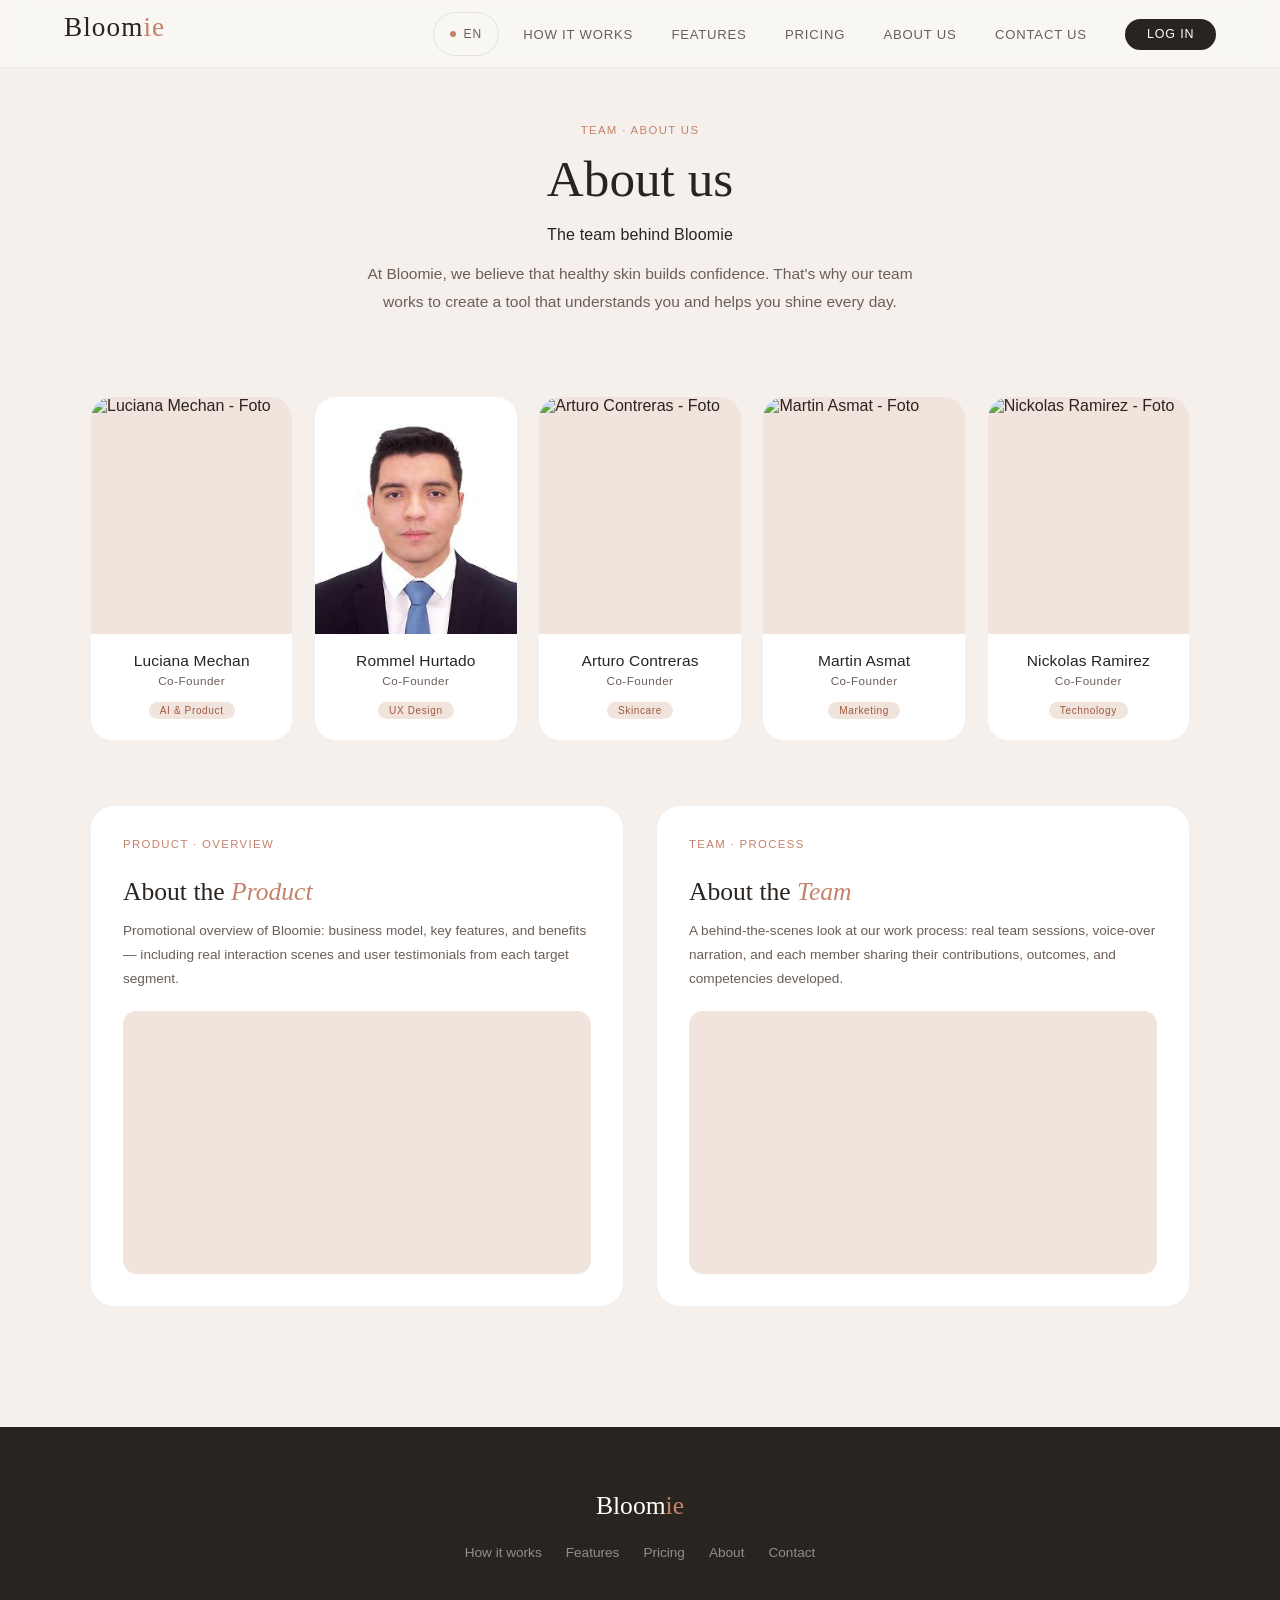
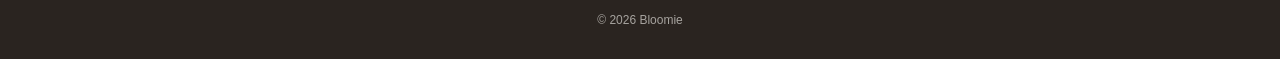
==== commit a77d2e77: "feat(about): update member team." ====
--- a/about.html
+++ b/about.html
@@ -55,9 +55,9 @@
       </article>
 
       <article class="team-card">
-        <div class="card-photo"><img src="assets/Carla-Gallardo.png" alt="Carla Gallardo - Foto"></div>
+        <div class="card-photo"><img src="assets/rommel-hurtado.jpeg" alt="Rommel Hurtado - Foto"></div>
         <div class="card-body">
-          <p class="card-name">Carla Gallardo</p>
+          <p class="card-name">Rommel Hurtado</p>
           <p class="card-role" data-i18n="about.role.cofounder">Co-Founder</p>
           <span class="card-tag">UX Design</span>
         </div>
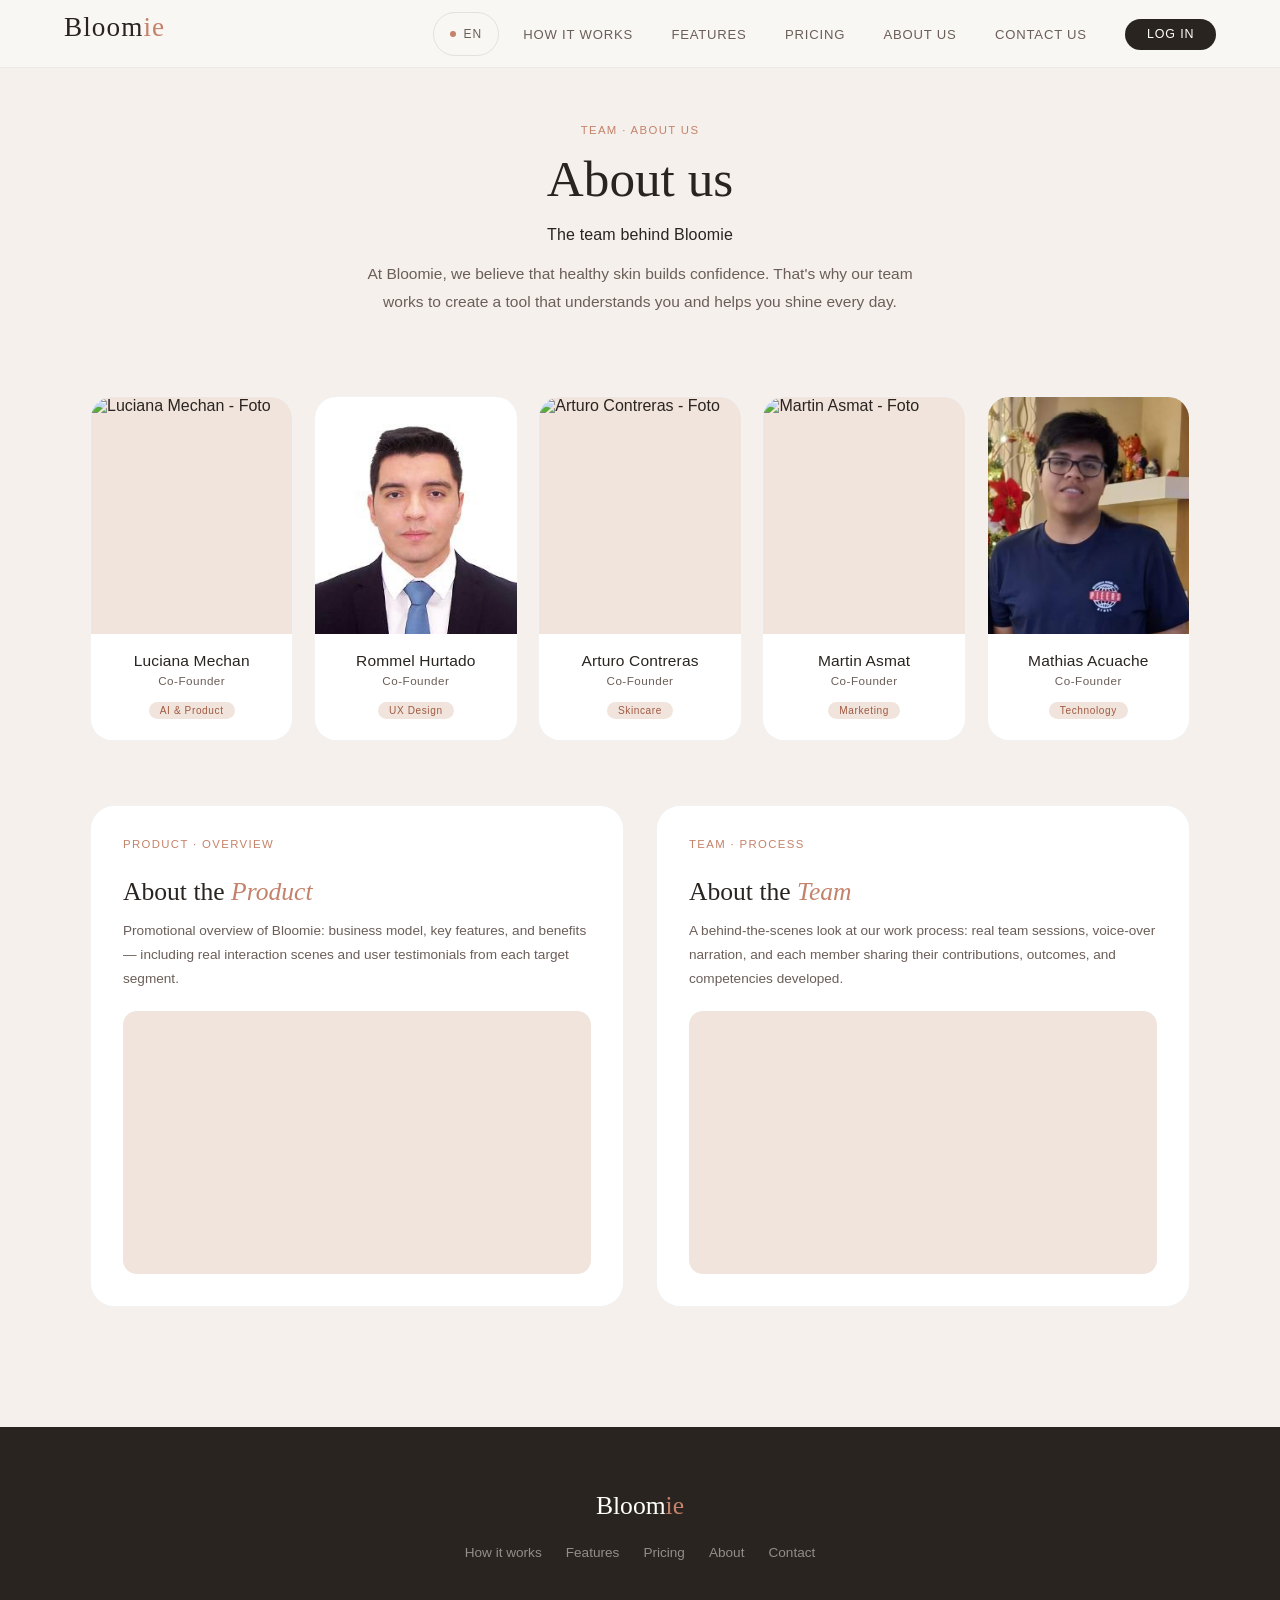
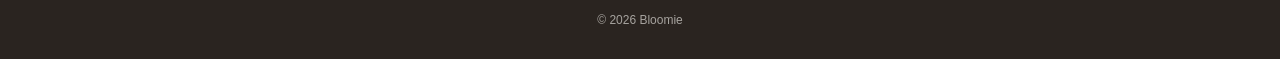
==== commit adeed319: "feat(about): update new member" ====
--- a/about.html
+++ b/about.html
@@ -82,9 +82,9 @@
       </article>
 
       <article class="team-card">
-        <div class="card-photo"><img src="assets/nickolas-ramirez.png" alt="Nickolas Ramirez - Foto"></div>
+        <div class="card-photo"><img src="assets/mathias-acuache.jpeg" alt="Mathias Acuache - Foto"></div>
         <div class="card-body">
-          <p class="card-name">Nickolas Ramirez</p>
+          <p class="card-name">Mathias Acuache</p>
           <p class="card-role" data-i18n="about.role.cofounder">Co-Founder</p>
           <span class="card-tag">Technology</span>
         </div>
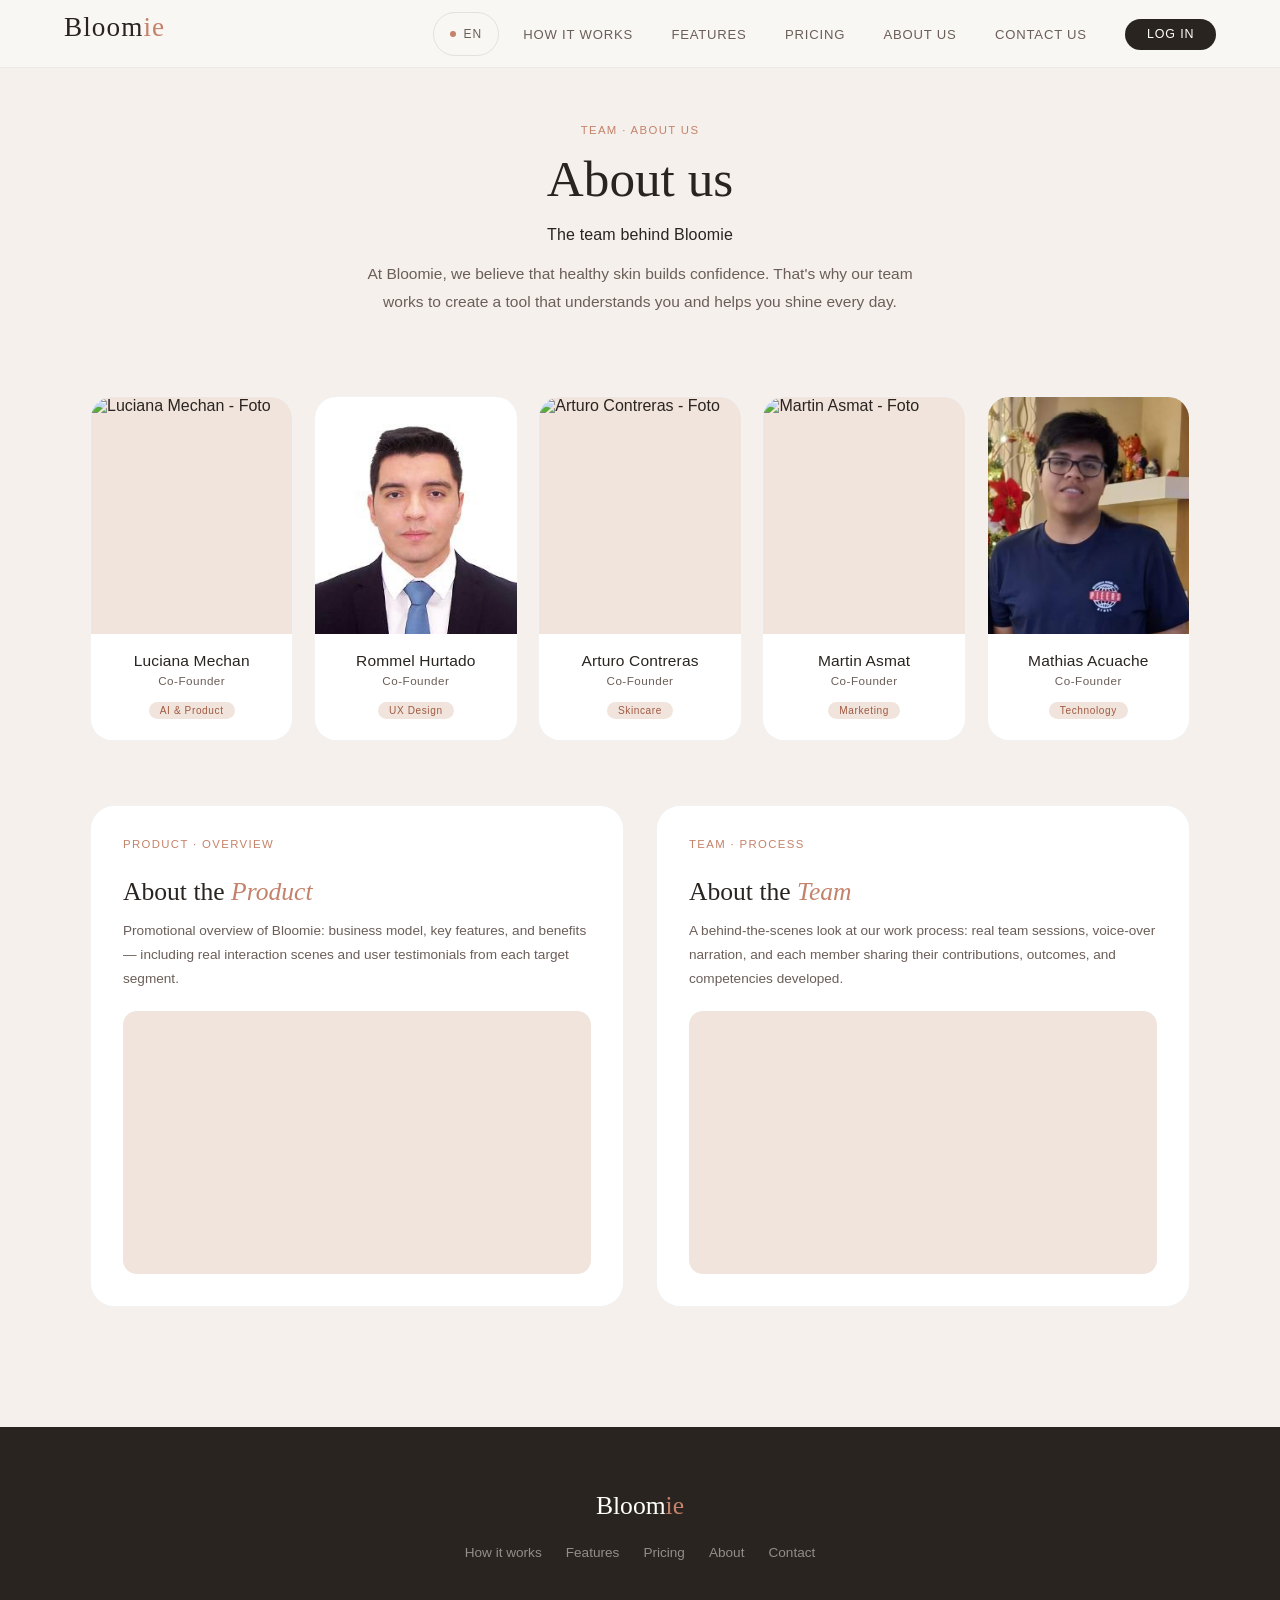
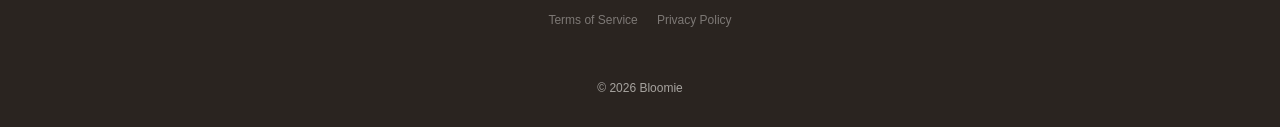
==== commit 4e539896: "feat(terms-and-conditions): add terms and conditions section in footer" ====
--- a/about.html
+++ b/about.html
@@ -103,7 +103,7 @@
         </p>
         <div class="video-wrapper">
           <iframe
-            src="https://www.youtube.com/embed/PY43RkoGocc"
+            src="https://www.youtube.com/embed/pFUj0ZZU50A"
             title="About the Product — Bloomie"
             allow="accelerometer; autoplay; clipboard-write; encrypted-media; gyroscope; picture-in-picture"
             allowfullscreen>
@@ -119,7 +119,7 @@
         </p>
         <div class="video-wrapper">
           <iframe
-            src="https://www.youtube.com/embed/EY9q8qPghf0"
+            src="https://www.youtube.com/embed/0IyUOE8eXvw"
             title="About the Team — Bloomie"
             allow="accelerometer; autoplay; clipboard-write; encrypted-media; gyroscope; picture-in-picture"
             allowfullscreen>
@@ -143,6 +143,10 @@
       <a href="about.html" data-i18n="footer.about">About</a>
       <a href="contact.html" data-i18n="footer.contact">Contact</a>
     </nav>
+    <nav class="footer-legal">
+      <a href="terms.html" data-i18n="footer.terms">Terms of Service</a>
+      <a href="privacy.html" data-i18n="footer.privacy">Privacy Policy</a>
+    </nav>
   </div>
   <p class="footer-copy">© 2026 Bloomie</p>
 </footer>
--- a/css/styles.css
+++ b/css/styles.css
@@ -2398,4 +2398,111 @@
     margin-top: 1rem;
     font-size: 0.7rem;
   }
+}
+
+/* ── LEGAL PAGES (Terms / Privacy) ──────────────────────────── */
+.legal-hero {
+  padding: 9rem 6vw 3rem;
+  text-align: center;
+  background:
+    radial-gradient(ellipse 70% 55% at 50% 0%, rgba(240,228,220,0.85) 0%, transparent 55%),
+    var(--cream);
+}
+
+.legal-hero-inner {
+  max-width: 760px;
+  margin: 0 auto;
+}
+
+.legal-updated {
+  font-size: 0.85rem;
+  color: var(--mid);
+  margin-top: -0.4rem;
+}
+
+.legal-content {
+  max-width: 760px;
+  margin: 0 auto;
+  padding: 2rem 6vw 6rem;
+}
+
+.legal-content h2 {
+  font-family: var(--ff-display);
+  font-weight: 500;
+  font-size: 1.5rem;
+  color: var(--charcoal);
+  margin: 2.6rem 0 0.8rem;
+}
+
+.legal-content h2:first-of-type {
+  margin-top: 0.5rem;
+}
+
+.legal-content p {
+  font-size: 0.95rem;
+  line-height: 1.75;
+  color: var(--mid);
+  margin-bottom: 0.9rem;
+}
+
+.legal-content ul,
+.legal-content ol {
+  padding-left: 1.3rem;
+  margin: 0 0 0.9rem;
+  color: var(--mid);
+  font-size: 0.95rem;
+  line-height: 1.75;
+}
+
+.legal-content li {
+  margin-bottom: 0.3rem;
+}
+
+.legal-content a {
+  color: var(--rose-deep);
+}
+
+.legal-table-wrap {
+  overflow-x: auto;
+  margin: 0 0 1.2rem;
+  border: 1px solid var(--border);
+  border-radius: 10px;
+}
+
+.legal-content table {
+  width: 100%;
+  border-collapse: collapse;
+  font-size: 0.88rem;
+}
+
+.legal-content th,
+.legal-content td {
+  text-align: left;
+  padding: 0.7rem 0.9rem;
+  border-bottom: 1px solid var(--border-light);
+  line-height: 1.5;
+}
+
+.legal-content th {
+  background: var(--mist);
+  color: var(--charcoal);
+  font-weight: 500;
+}
+
+.legal-content td {
+  color: var(--mid);
+}
+
+.legal-content tr:last-child td {
+  border-bottom: none;
+}
+
+@media (max-width: 480px) {
+  .legal-hero {
+    padding: 7rem 6vw 2rem;
+  }
+
+  .legal-content h2 {
+    font-size: 1.25rem;
+  }
 }
